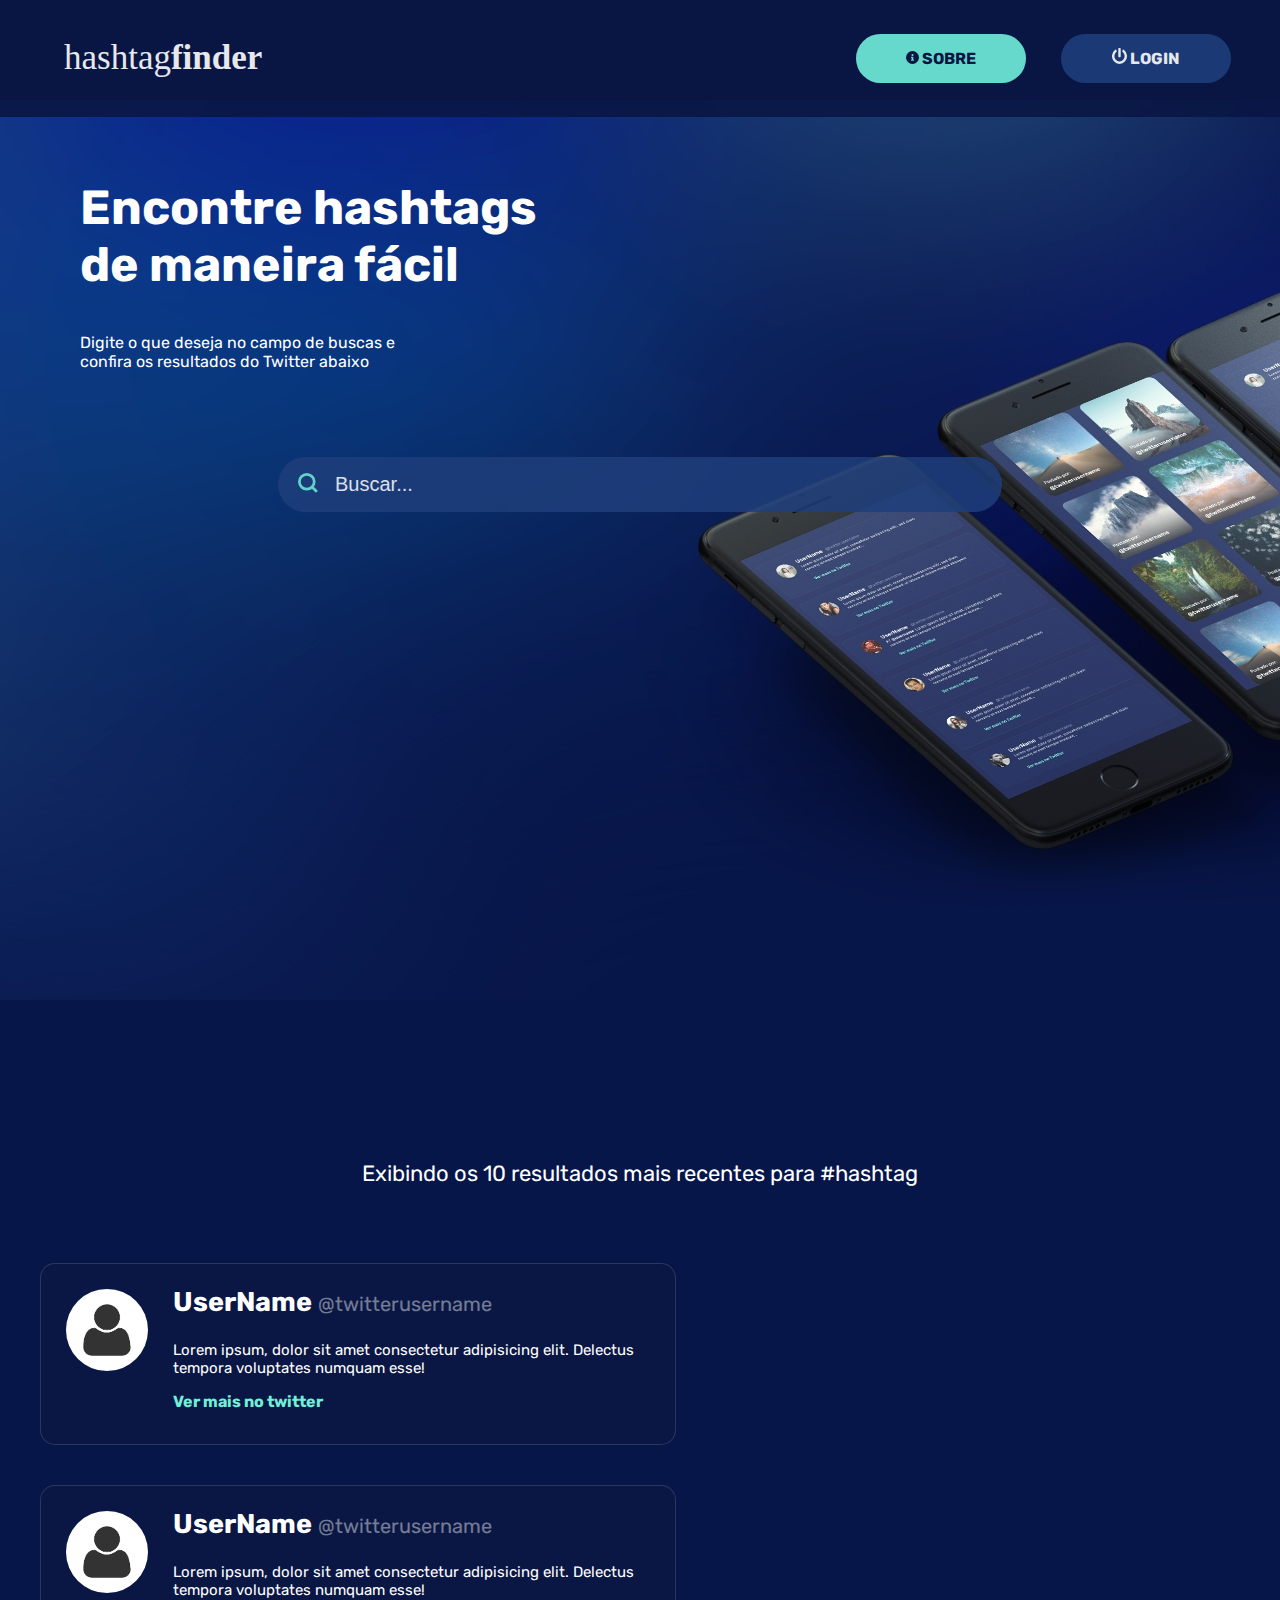
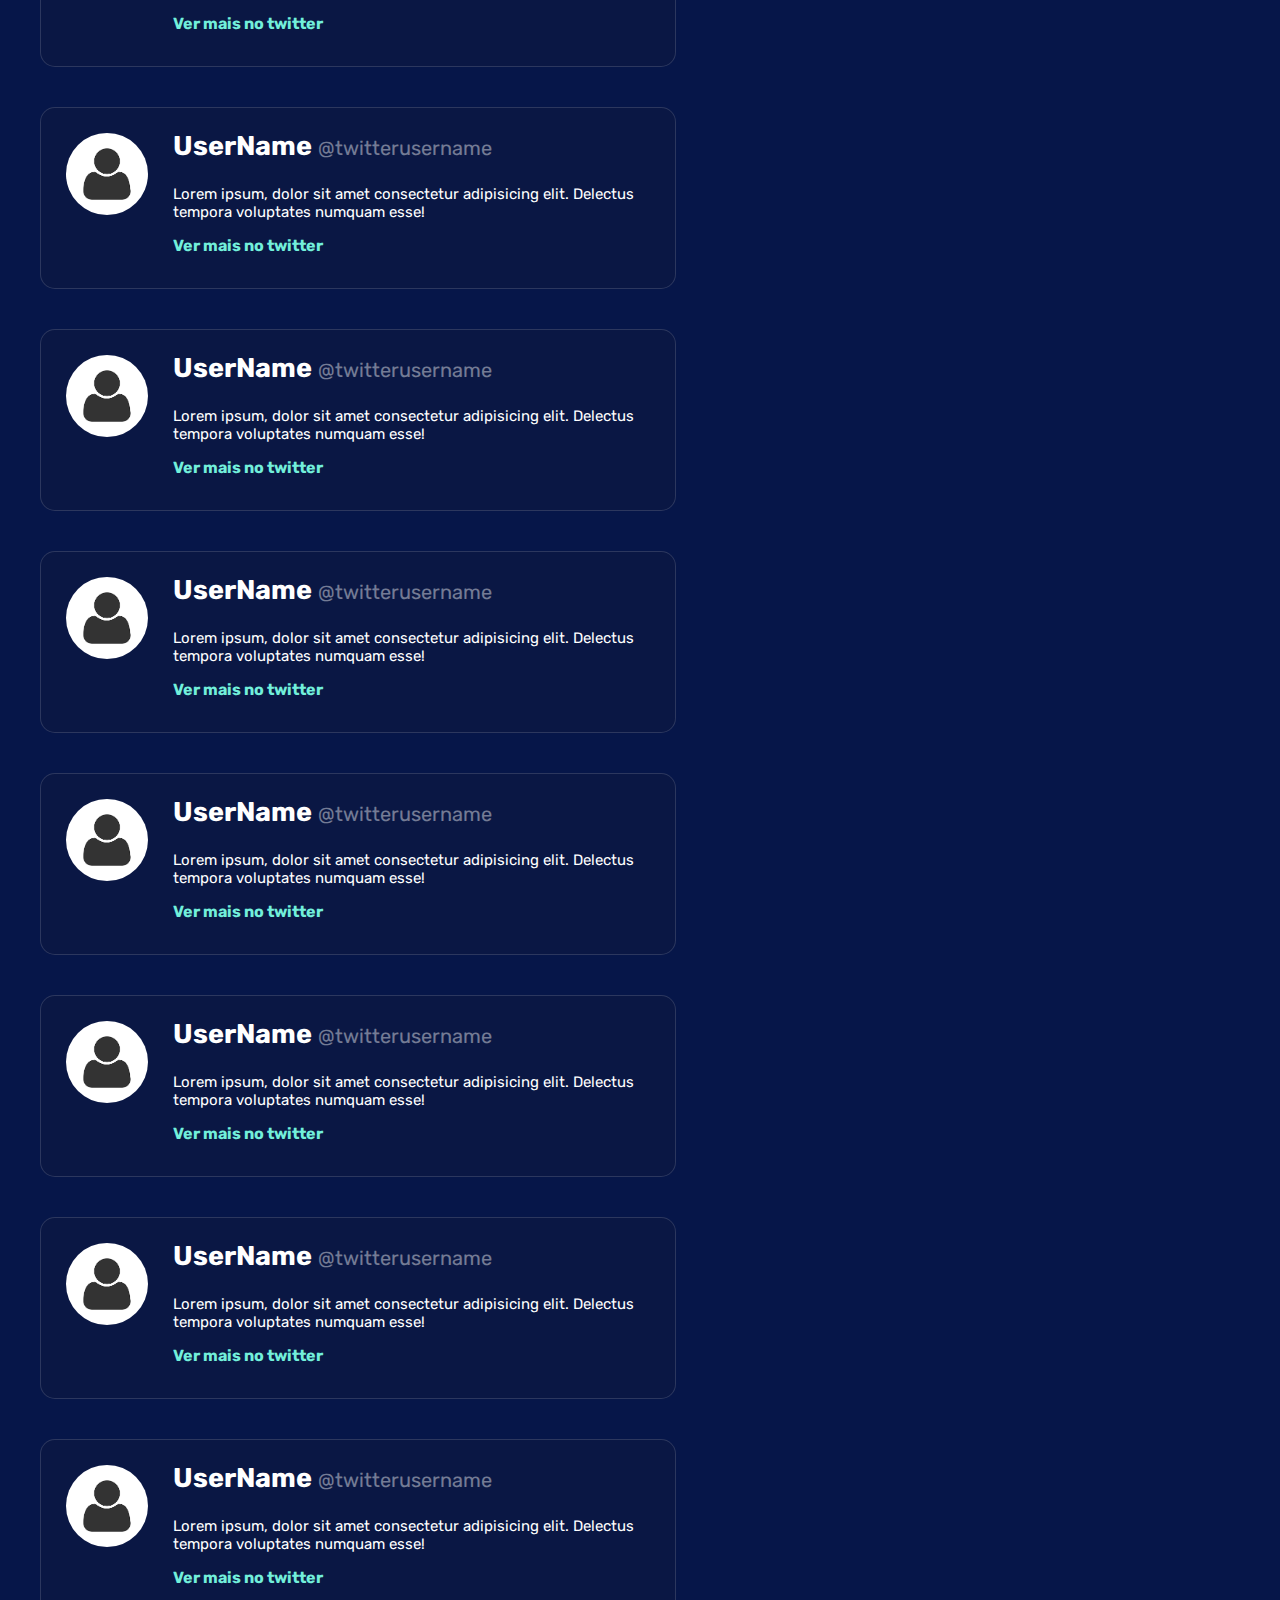
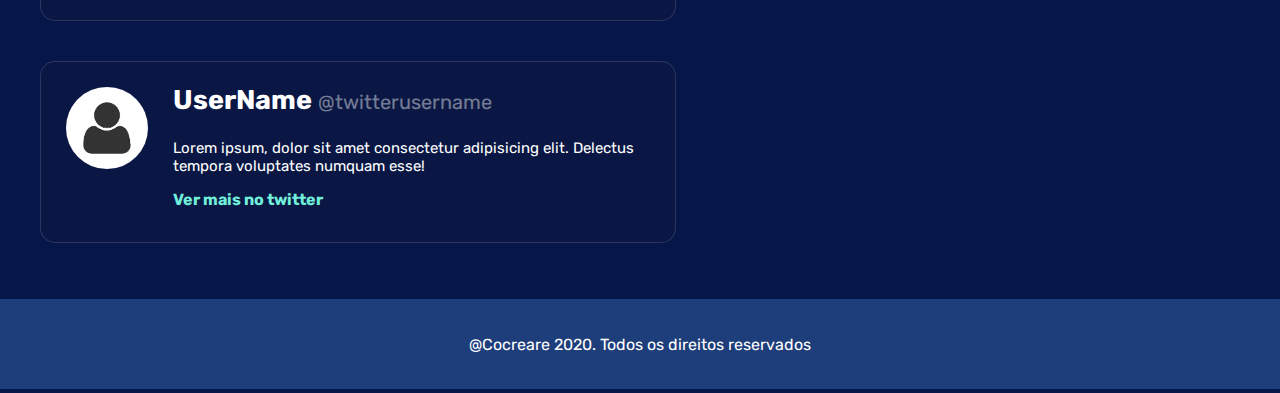
==== index.html @ 942af903 "Slider das imagens - posts e imagens" ====
<!DOCTYPE html>
<html lang="pt-br">
  <head>
    <meta charset="UTF-8" />
    <title>Hashtag Finder</title>
    <link rel="stylesheet" href="../styles/style.css" />
  </head>
  <body>
    <!--HEADER-->
    <iframe
      class="iframe-header-container"
      src="./components/header.html"
      frameborder="0"
      width="100%"
    ></iframe>
    <!--END HEADER-->
    <!-- MAIN SECTION-->
    <section class="index-section-container">
      <br />
      <div class="index-section-textarea">
        <h1 class="index-section-textarea-heading white-text">
          Encontre hashtags<br />de maneira fácil
        </h1>
        <p class="index-section-textarea-text white-text">
          Digite o que deseja no campo de buscas e<br />confira os resultados do
          Twitter abaixo
        </p>
      </div>
      <form class="index-section-search" action="" method="get">
        <label for="busca"
          ><img src="./assets/icon-search.svg" width="20px" alt=""
        /></label>
        <input type="search" name="busca" id="busca" placeholder="Buscar..." />
      </form>
    </section>
    <!--END MAIN SECTION-->
    <!-- POSTS SECTION -->
    <section class="postimage-container">
      <p class="postimage-headingtext white-text">
        Exibindo os 10 resultados mais recentes para #hashtag
      </p>
      <div class="postimage-responsive-bar">
        <div
          onclick="show('tweet')"
          id="tweet"
          class="postimage-responsive-tweets postimage-responsive-active"
        >
          <span>Tweets</span>
        </div>
        <div
          onclick="show('image')"
          id="image"
          class="postimage-responsive-images"
        >
          <span>Imagens</span>
        </div>
      </div>
      <div class="postimage-hashtagcontent">
        <!--List for images-->
        <ul id="imagelist" class="postimage-imagelist hide-content">
          <li>
            <img
              class="postimage-imagelist-image"
              src="./assets/hashtag.jpeg"
            />
            <div class="postimage-imagelist-textdesc">
              <small>Postado por:</small>
              <span>@twitterusername</span>
            </div>
          </li>
          <li>
            <img
              class="postimage-imagelist-image"
              src="./assets/hashtag.jpeg"
            />
            <div class="postimage-imagelist-textdesc">
              <small>Postado por:</small>
              <span>@twitterusername</span>
            </div>
          </li>
          <li>
            <img
              class="postimage-imagelist-image"
              src="./assets/hashtag.jpeg"
            />
            <div class="postimage-imagelist-textdesc">
              <small>Postado por:</small>
              <span>@twitterusername</span>
            </div>
          </li>
          <li>
            <img
              class="postimage-imagelist-image"
              src="./assets/hashtag.jpeg"
            />
            <div class="postimage-imagelist-textdesc">
              <small>Postado por:</small>
              <span>@twitterusername</span>
            </div>
          </li>
          <li>
            <img
              class="postimage-imagelist-image"
              src="./assets/hashtag.jpeg"
            />
            <div class="postimage-imagelist-textdesc">
              <small>Postado por:</small>
              <span>@twitterusername</span>
            </div>
          </li>
          <li>
            <img
              class="postimage-imagelist-image"
              src="./assets/hashtag.jpeg"
            />
            <div class="postimage-imagelist-textdesc">
              <small>Postado por:</small>
              <span>@twitterusername</span>
            </div>
          </li>
          <li>
            <img
              class="postimage-imagelist-image"
              src="./assets/hashtag.jpeg"
            />
            <div class="postimage-imagelist-textdesc">
              <small>Postado por:</small>
              <span>@twitterusername</span>
            </div>
          </li>
          <li>
            <img
              class="postimage-imagelist-image"
              src="./assets/hashtag.jpeg"
            />
            <div class="postimage-imagelist-textdesc">
              <small>Postado por:</small>
              <span>@twitterusername</span>
            </div>
          </li>
          <li>
            <img
              class="postimage-imagelist-image"
              src="./assets/hashtag.jpeg"
            />
            <div class="postimage-imagelist-textdesc">
              <small>Postado por:</small>
              <span>@twitterusername</span>
            </div>
          </li>
          <li>
            <img
              class="postimage-imagelist-image"
              src="./assets/hashtag.jpeg"
            />
            <div class="postimage-imagelist-textdesc">
              <small>Postado por:</small>
              <span>@twitterusername</span>
            </div>
          </li>
        </ul>
        <!--End List for images-->
        <!--List for posts-->
        <ul id="tweetlist" class="postimage-postlist">
          <li>
            <img src="./assets/user.png" />
            <div>
              <h2>UserName <span>@twitterusername</span></h2>

              <p>
                Lorem ipsum, dolor sit amet consectetur adipisicing elit.
                Delectus tempora voluptates numquam esse!
              </p>
              <a href="">Ver mais no twitter</a>
            </div>
          </li>
          <li>
            <img src="./assets/user.png" />
            <div>
              <h2>UserName <span>@twitterusername</span></h2>

              <p>
                Lorem ipsum, dolor sit amet consectetur adipisicing elit.
                Delectus tempora voluptates numquam esse!
              </p>
              <a href="">Ver mais no twitter</a>
            </div>
          </li>
          <li>
            <img src="./assets/user.png" />
            <div>
              <h2>UserName <span>@twitterusername</span></h2>

              <p>
                Lorem ipsum, dolor sit amet consectetur adipisicing elit.
                Delectus tempora voluptates numquam esse!
              </p>
              <a href="">Ver mais no twitter</a>
            </div>
          </li>
          <li>
            <img src="./assets/user.png" />
            <div>
              <h2>UserName <span>@twitterusername</span></h2>

              <p>
                Lorem ipsum, dolor sit amet consectetur adipisicing elit.
                Delectus tempora voluptates numquam esse!
              </p>
              <a href="">Ver mais no twitter</a>
            </div>
          </li>
          <li>
            <img src="./assets/user.png" />
            <div>
              <h2>UserName <span>@twitterusername</span></h2>

              <p>
                Lorem ipsum, dolor sit amet consectetur adipisicing elit.
                Delectus tempora voluptates numquam esse!
              </p>
              <a href="">Ver mais no twitter</a>
            </div>
          </li>
          <li>
            <img src="./assets/user.png" />
            <div>
              <h2>UserName <span>@twitterusername</span></h2>

              <p>
                Lorem ipsum, dolor sit amet consectetur adipisicing elit.
                Delectus tempora voluptates numquam esse!
              </p>
              <a href="">Ver mais no twitter</a>
            </div>
          </li>
          <li>
            <img src="./assets/user.png" />
            <div>
              <h2>UserName <span>@twitterusername</span></h2>

              <p>
                Lorem ipsum, dolor sit amet consectetur adipisicing elit.
                Delectus tempora voluptates numquam esse!
              </p>
              <a href="">Ver mais no twitter</a>
            </div>
          </li>
          <li>
            <img src="./assets/user.png" />
            <div>
              <h2>UserName <span>@twitterusername</span></h2>

              <p>
                Lorem ipsum, dolor sit amet consectetur adipisicing elit.
                Delectus tempora voluptates numquam esse!
              </p>
              <a href="">Ver mais no twitter</a>
            </div>
          </li>
          <li>
            <img src="./assets/user.png" />
            <div>
              <h2>UserName <span>@twitterusername</span></h2>

              <p>
                Lorem ipsum, dolor sit amet consectetur adipisicing elit.
                Delectus tempora voluptates numquam esse!
              </p>
              <a href="">Ver mais no twitter</a>
            </div>
          </li>
          <li>
            <img src="./assets/user.png" />
            <div>
              <h2>UserName <span>@twitterusername</span></h2>

              <p>
                Lorem ipsum, dolor sit amet consectetur adipisicing elit.
                Delectus tempora voluptates numquam esse!
              </p>
              <a href="">Ver mais no twitter</a>
            </div>
          </li>
        </ul>
        <!--End List for posts-->
      </div>
    </section>
    <!-- END POST SECTION -->
    <!--Footer-->
    <div class="iframe-div">
      <iframe
        class="iframe-footer-container"
        src="./components/footer.html"
        frameborder="0"
        scolling="no"
        margin="0"
        width="100%"
      ></iframe>
    </div>
    <!--End Footer-->
    <script src="./scripts/index.js"></script>
  </body>
</html>
---- styles/style.css ----
/*FONTS FOR PROJECT*/
@import url("https://fonts.googleapis.com/css2?family=Rubik&display=swap");
@import url("https://fonts.googleapis.com/css2?family=Montserrat&display=swap");

/*BASE STYLE*/
body {
  margin: 0;
  padding: 0;
  font-family: "Rubik", sans-serif;
  background: #061649;
  background: linear-gradient(
    180deg,
    rgba(11, 26, 73, 1) 64% rgba(13, 36, 112, 1) 38%
  );
}
a {
  text-decoration: none;
}
.white-text {
  color: #fff;
}
.error {
  border: 2px solid red;
  background-color: #fd8d8d;
}
.hide-content {
  display: none !important;
}

/*IFRAME*/
/*STYLE*/
.iframe-header-container {
  height: 117px;
  position: fixed;
  margin-top: -100px;
  opacity: 0.9;
  z-index: 2;
}
.iframe-footer-container {
  height: 90px;
  margin-bottom: auto;
  color: white;
}
.iframe-div {
  margin: 0;
  padding: 0;
  max-height: 90px;
}

/*HEADER*/
.header-container {
  background-color: #0a1744;
  height: 117px;
  display: flex;
  justify-content: space-between;
  align-items: center;
}
.header-logo {
  margin-left: 64px;
}
.header-menu {
  display: flex;
  list-style: none;
  margin-right: 49px;
}
.base-btn {
  width: 170px;
  height: 49px;
  text-align: center;
  line-height: 49px;
  border-radius: 25px;
  text-decoration: none;
  font-weight: bold;
}
.header-menu-button1 {
  background-color: #72efdb;
  color: #0a1744;
}
.header-menu-button2 {
  background-color: #1e3e7b;
  margin-left: 35px;
  color: #fff;
}

/*HEADER FOR 768px AND LESS*/
@media screen and (max-width: 768px) {
  .header-logo {
    margin-left: 16px;
    max-width: 23px;
    max-height: 130px;
  }
  .header-logo-img {
    width: 130px;
  }
  .header-menu {
    margin-right: 16px;
  }
  .base-btn {
    width: 105px;
    height: 30px;
    line-height: 30px;
    font-size: 12px;
  }
  .header-menu-button2 {
    margin-left: 13px;
  }
}

@media screen and (max-width: 400px) {
  .header-container {
    flex-flow: column;
    justify-content: center;
  }
  .header-logo {
    margin-right: 0;
    margin-left: 0;
  }
  .header-logo-img {
    width: 130px;
  }
  .header-menu {
    margin-right: auto;
    margin-left: auto;
    padding: 0;
  }
}

/*FOOTER*/
.footer-container {
  display: flex;
  justify-content: center;
  align-items: center;
  background-color: #1e3e7b;
  height: 90px;
  color: #fff;
}

/*FOOTER for 600px AND LESS*/
@media screen and (max-width: 600px) {
  .footer-container {
    font-size: 12px;
  }
}

/*ABOUT*/
/*MAIN*/
.about-container {
  display: flex;
  width: 90%;
  flex-direction: column;
  align-items: center;
  margin-left: auto;
  margin-right: auto;
  margin-top: 100px;
}

/*ABOUT PROJECT*/
.about-project {
  color: white;
  display: flex;
}

.about-project-heading {
  font-size: 60px;
  text-align: justify;
  color: #fff;
}

.about-project-texts {
  width: 50%;
}
.text-about {
  text-align-last: justify;
}

.image-body {
  width: 50%;
  margin-left: 20px;
  display: flex;
  justify-content: center;
  margin-top: 60px;
}
.image-body img {
  width: 70%;
}

.title-about {
  color: #fff;
  font-size: 35px;
}

/*ABOUT US*/
.aboutus-container {
  display: flex;
  width: 90%;
  margin-top: 100px;
  flex-flow: column;
}

.cards {
  display: flex;
}
.card {
  width: 230px;
  min-width: 230px;
  height: 300px;
  border-radius: 6px;
  background-color: #0b1a49;
  border: 1px solid rgba(255, 255, 255, 0.1);
  text-align: center;
  color: white;
  margin: 30px 15px 100px;
}

.card-top {
  margin-top: 20px;
}

.card-top img {
  border-radius: 50px;
}

/*FOR 1200px AND LESS*/
@media screen and (max-width: 1200px) {
  .about-container {
    width: 95%;
  }
  .aboutus-container {
    width: 95%;
  }

  .card {
    width: 200px;
    min-width: 200px;
  }
}

/*FOR 1024px AND LESS*/
@media screen and (max-width: 1024px) {
  .about-project-texts {
    width: 80%;
  }
  .text-about {
    text-align: justify;
  }
  .image-body {
    width: 80%;
  }
  .image-body img {
    width: 80%;
  }
  .about-project {
    flex-flow: column;
    align-items: center;
  }
  .card-top img {
    border-radius: 50px;
    width: 80px;
  }
  .card {
    width: 180px;
    min-width: 180px;
    text-align: center;
    color: white;
    margin: 30px 15px 100px;
  }
  .card-body h3 {
    font-size: 20px;
  }
  .card-body p {
    font-size: 15px;
  }
}

/*FOR 900px AND LESS*/
@media screen and (max-width: 900px) {
  .card-top img {
    border-radius: 50px;
    width: 70px;
  }
  .card {
    width: 160px;
    min-width: 160px;
    text-align: center;
    color: white;
    margin: 30px 5px 100px;
  }
  .card-body h3 {
    font-size: 20px;
  }
  .card-body p {
    font-size: 15px;
  }
}

/*FOR 765px AND LESS*/
@media screen and (max-width: 765px) {
  .title-about {
    margin-bottom: 40px;
  }
  .cards {
    flex-flow: column;
    align-items: center;
  }
  .card {
    width: 80%;
    height: 300px;
    border-radius: 6px;
    color: white;
    margin-top: 0px;
    margin-bottom: 30px;
  }

  .card-top {
    margin-top: 20px;
  }

  .card-top img {
    border-radius: 50px;
  }
}

/*INDEX*/
/*SECTION*/
.index-section-container {
  background-image: url("../assets/hero-bg.jpg");
  width: 100%;
  height: 100vh;
  background-repeat: no-repeat;
  background-position: center;
  margin-top: 100px;
  display: flex;
  flex-direction: column;
}
.index-section-textarea {
  margin-top: 30px;
  margin-left: 80px;
}
.index-section-textarea-heading {
  text-align: left;
  font-size: 3em;
}
.index-section-textarea-text {
  margin-top: -10px;
}
.index-section-search {
  align-self: center;
  margin-top: 70px;
  background-color: #1e3e7b;
  width: 55%;
  height: 55px;
  border-radius: 35px;
  display: flex;
  padding-left: 20px;
  opacity: 0.85;
}
.index-section-search > label {
  align-self: center;
}
.index-section-search > input {
  background-color: transparent;
  border: none;
  height: 100%;
  width: 85%;
  margin-left: 15px;
  font-size: 20px;
  color: #fff;
}
.index-section-search > input:focus {
  outline-style: none;
}

/*INDEX SECTION for 768px AND LESS*/
@media screen and (max-width: 768px) {
  .index-section-container {
    height: 70vh;
  }
  .index-section-textarea {
    margin-top: 15px;
    margin-left: 30px;
  }
  .index-section-textarea-heading {
    font-size: 2.2em;
  }
  .index-section-search {
    width: 75%;
  }
}

/*POSTS E IMAGENS*/
/*SECTION*/
/*GENERAL CONTENT*/
.postimage-container {
  display: flex;
  flex-direction: column;
  text-align: center;
  margin-top: 100px;
}
.postimage-responsive-bar {
  display: none;
}

.postimage-headingtext {
  font-size: 22px;
  margin-bottom: 60px;
  margin-top: 60px;
}

.postimage-hashtagcontent {
  display: flex;
  width: 90%;
}

.postimage-imagelist li,
.postimage-postlist li {
  list-style: none;
}

/*LIST OF IMAGES*/
.postimage-imagelist {
  display: flex;
  flex-flow: wrap;
  align-content: baseline;
  width: 40%;
}

.postimage-imagelist li {
  position: relative;
  margin-left: 35px;
  margin-bottom: 35px;
}

.postimage-imagelist-image {
  width: 180px;
  border-radius: 15px;
}

.postimage-imagelist-textdesc {
  position: absolute;
  z-index: 1;
  margin-top: -55px;
  text-align: start;
  padding-left: 10px;
}

.postimage-imagelist-textdesc small {
  font-size: 11px;
}

/*LIST OF POSTS*/
.postimage-postlist {
  width: 55%;
}

.postimage-postlist li {
  width: 100%;
  border: 1px solid #ffffff24;
  background-color: #0a1744;
  border-radius: 15px;
  margin-bottom: 40px;
  display: flex;
  height: 180px;
  color: #fff;
  text-align: left;
}

.postimage-postlist li img {
  width: 82px;
  height: 82px;
  border-radius: 41px;
  margin-top: 25px;
  margin-left: 25px;
}

.postimage-postlist li div {
  margin-left: 25px;
  margin-right: 25px;
}

.postimage-postlist li h2 {
  font-size: 27px;
}

.postimage-postlist li h2 span {
  font-size: 20px;
  font-weight: normal;
  opacity: 43%;
}

.postimage-postlist li p {
  font-size: 15px;
}

.postimage-postlist li a {
  text-decoration: none;
  color: #72efdb;
  font-weight: 700;
}

/*POSTS E IMAGENS FOR 1200px AND LESS*/
@media screen and (max-width: 1200px) {
  .postimage-responsive-bar {
    display: flex;
    align-self: center;
    margin-bottom: 30px;
    width: 80%;
    justify-content: space-around;
    cursor: pointer;
  }
  .postimage-responsive-tweets,
  .postimage-responsive-images {
    border-bottom: 1px solid rgba(255, 255, 255, 0.2);
    color: #fff;
    width: 100%;
    padding-bottom: 10px;
  }
  .postimage-responsive-active {
    color: #72efdb;
    border-color: #72efdb;
    border-width: 3px;
    font-weight: bold;
  }
  .postimage-hashtagcontent {
    flex-direction: column;
    align-items: center;
  }

  /*LIST OF IMAGES*/
  .postimage-imagelist {
    width: 65%;
    margin: auto;
    justify-content: center;
    margin-left: auto;
    margin-right: auto;
  }

  /*LIST OF POSTS*/
  .postimage-postlist {
    width: 80%;
  }
}

/*POSTS E IMAGENS FOR 768px AND LESS*/
@media screen and (max-width: 768px) {
  .postimage-hashtagcontent {
    width: 95%;
  }
  /*LIST OF IMAGES*/
  .postimage-imagelist {
    width: 90%;
    justify-content: center;
    margin-left: -50px;
  }

  /*LIST OF POSTS*/
  .postimage-postlist {
    width: 100%;
  }
}

/*POSTS E IMAGENS FOR 520px AND LESS*/
@media screen and (max-width: 520px) {
  /*LIST OF IMAGES*/
  .postimage-imagelist {
    width: 100%;
    justify-content: center;
  }
  /*LIST OF POSTS*/
  .postimage-postlist li {
    margin-left: -6px;
  }

  .postimage-postlist li h2 {
    font-size: 23px;
  }

  .postimage-postlist li h2 span {
    font-size: 15px;
  }

  .postimage-postlist li p {
    font-size: 13px;
  }

  .postimage-postlist li a {
    font-size: 13px;
  }
}

/*POSTS E IMAGENS FOR 480px AND LESS*/
@media screen and (max-width: 480px) {
  .postimage-imagelist li {
    margin-left: 25px;
    margin-bottom: 25px;
  }

  .postimage-imagelist-image {
    width: 150px;
    border-radius: 12px;
  }

  .postimage-imagelist-textdesc {
    padding-left: 7px;
    font-size: 13px;
  }

  .postimage-imagelist-textdesc small {
    font-size: 10px;
  }
}
/*POSTS E IMAGENS FOR 420px AND LESS*/
@media screen and (max-width: 420px) {
  .postimage-postlist li h2 span {
    display: none;
  }
}

/*LOGIN*/
/*MAIN*/
.login-body {
  margin: 0;
  padding: 0;
  font-family: "Rubik", sans-serif;
  background-color: #0a1744;
  background-image: url(../assets/hero-bg.jpg);
  background-size: cover;
  background-repeat: no-repeat;
  background-attachment: fixed;
}
.main-container {
  margin-top: 100px;
  display: flex;
  justify-content: center;
  align-items: center;
}
.container-login {
  width: 400px;
  height: 350px;
  display: flex;
  justify-content: center;
  align-items: center;
  background-color: rgba(0, 0, 0, 0.2);
  backdrop-filter: blur(10px);
  border-radius: 10px;
  margin-top: 100px;
}
h1 {
  color: #72efdb;
  size: 35px;
  text-align: center;
  margin-bottom: 50px;
  margin-top: 30px;
}

/*inicio da estilização dos inputs*/
.login-username,
.login-password {
  text-align: center;
}

.login-username,
.login-password,
.login-submit {
  padding-bottom: 15px;
}

input[type="text"],
input[type="password"] {
  width: 350px;
  background-color: initial;
  border: none;
  border-bottom: 1px solid rgba(204, 204, 204, 0.2);
  margin-bottom: 20px;
}

input[type="submit"] {
  width: 120px;
  height: 35px;
  border-radius: 20px;
  background-color: #72efdb;
  border: none;
  color: #0b1741;
  text-decoration: none;
  display: block;
  margin: 0 auto;
  cursor: pointer;
}

input:focus {
  box-shadow: 0 0 0 0;
  outline: 0;
}

::placeholder {
  color: white;
}
/*Fim da estilização dos inputs*/

/*LOGIN FOR 500px AND LESS*/
@media screen and (max-width: 500px) {
  .container-login {
    width: 300px;
  }
  input[type="text"],
  input[type="password"] {
    width: 270px;
  }
}

/*BUSCAS*/
/*MAIN*/
.search-container {
  width: 80%;
  display: flex;
  flex-direction: column;
  align-items: center;
  margin: auto;
  margin-top: 100px;
}
/* Cor do texto "BUSCAS REALIZADAS"*/
.search-heading-title {
  color: #72efdb;
  font-size: 40px;
  margin-right: auto;
  margin-top: 50px;
}
.table {
  width: 100%;
  margin-bottom: 50px;
  background-color: #00206d;
  border-radius: 14px;
}

/*cabecalho da tabela*/
.thead-container {
  background-color: #001063;
  border-radius: 14px;
}

.thead {
  display: flex;
  flex-direction: row;
  opacity: 0.78;
  font-family: "Montserrat", sans-serif;
  color: #72efdb;
  font-size: 24px;
  height: 75px;
  line-height: 5;
  margin-left: 30px;
  margin-right: 30px;
}
.tbody {
  border-radius: 0px 0px 14px 14px;
}

.thead-hashtag,
.tbody-name {
  width: 70%;
  font-size: 20px;
}
.thead-date,
.thead-hour {
  font-size: 20px;
}

.thead-date,
.thead-hour,
.tbody-dateline,
.tbody-hourline {
  width: 15%;
}
/* propriedades da tabela*/
.tbody {
  background-color: #00206d;
}
.tbody-name {
  color: white;
}
.tbody-dateline,
.tbody-hourline {
  color: #72efdb;
}
.tbody-tr {
  display: flex;
  flex-direction: row;
  text-align: left;
  font-size: 18px;
  line-height: 4;
  border-bottom: 0.5px solid;
  border-color: rgba(255, 255, 255, 0.2);
  margin-left: 30px;
  margin-right: 30px;
}
.borderless {
  border: none;
}

@media screen and (max-width: 768px) {
  .thead-hashtag,
  .tbody-name {
    width: 50%;
  }
  .thead-date,
  .thead-hour,
  .tbody-dateline,
  .tbody-hourline {
    width: 25%;
  }
}

@media screen and (max-width: 520px) {
  .search-container {
    width: 90%;
  }
  /* Cor do texto "BUSCAS REALIZADAS"*/
  .search-heading-title {
    font-size: 30px;
  }
  .thead {
    height: 50px;
    line-height: 3;
    margin-left: 15px;
    margin-right: 15px;
  }
  .thead-hashtag,
  .tbody-name {
    width: 60%;
  }
  .tbody-name {
    font-size: 15px;
  }
  .thead-date,
  .thead-hour,
  .tbody-dateline,
  .tbody-hourline {
    width: 20%;
  }
  /* propriedades da tabela*/
  .tbody-tr {
    font-size: 15px;
    line-height: 4;
    margin-left: 15px;
    margin-right: 15px;
  }
}
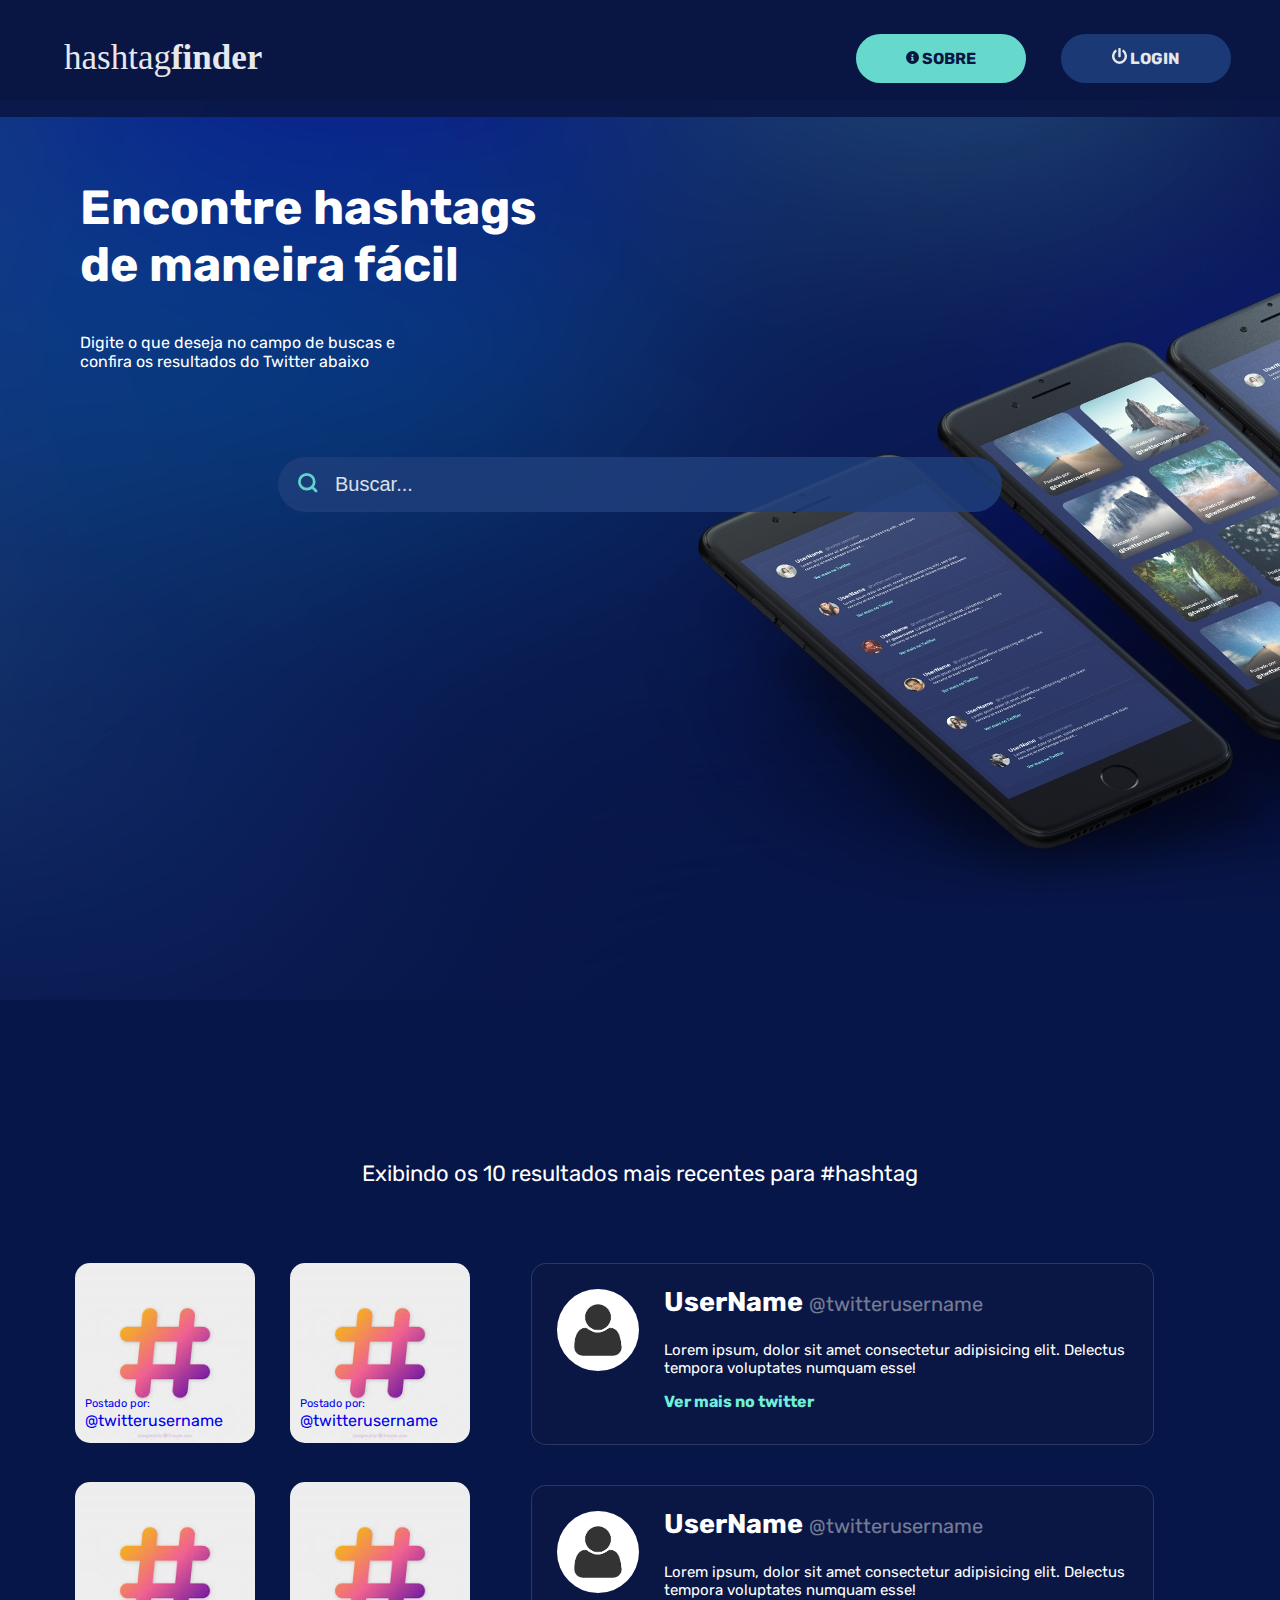
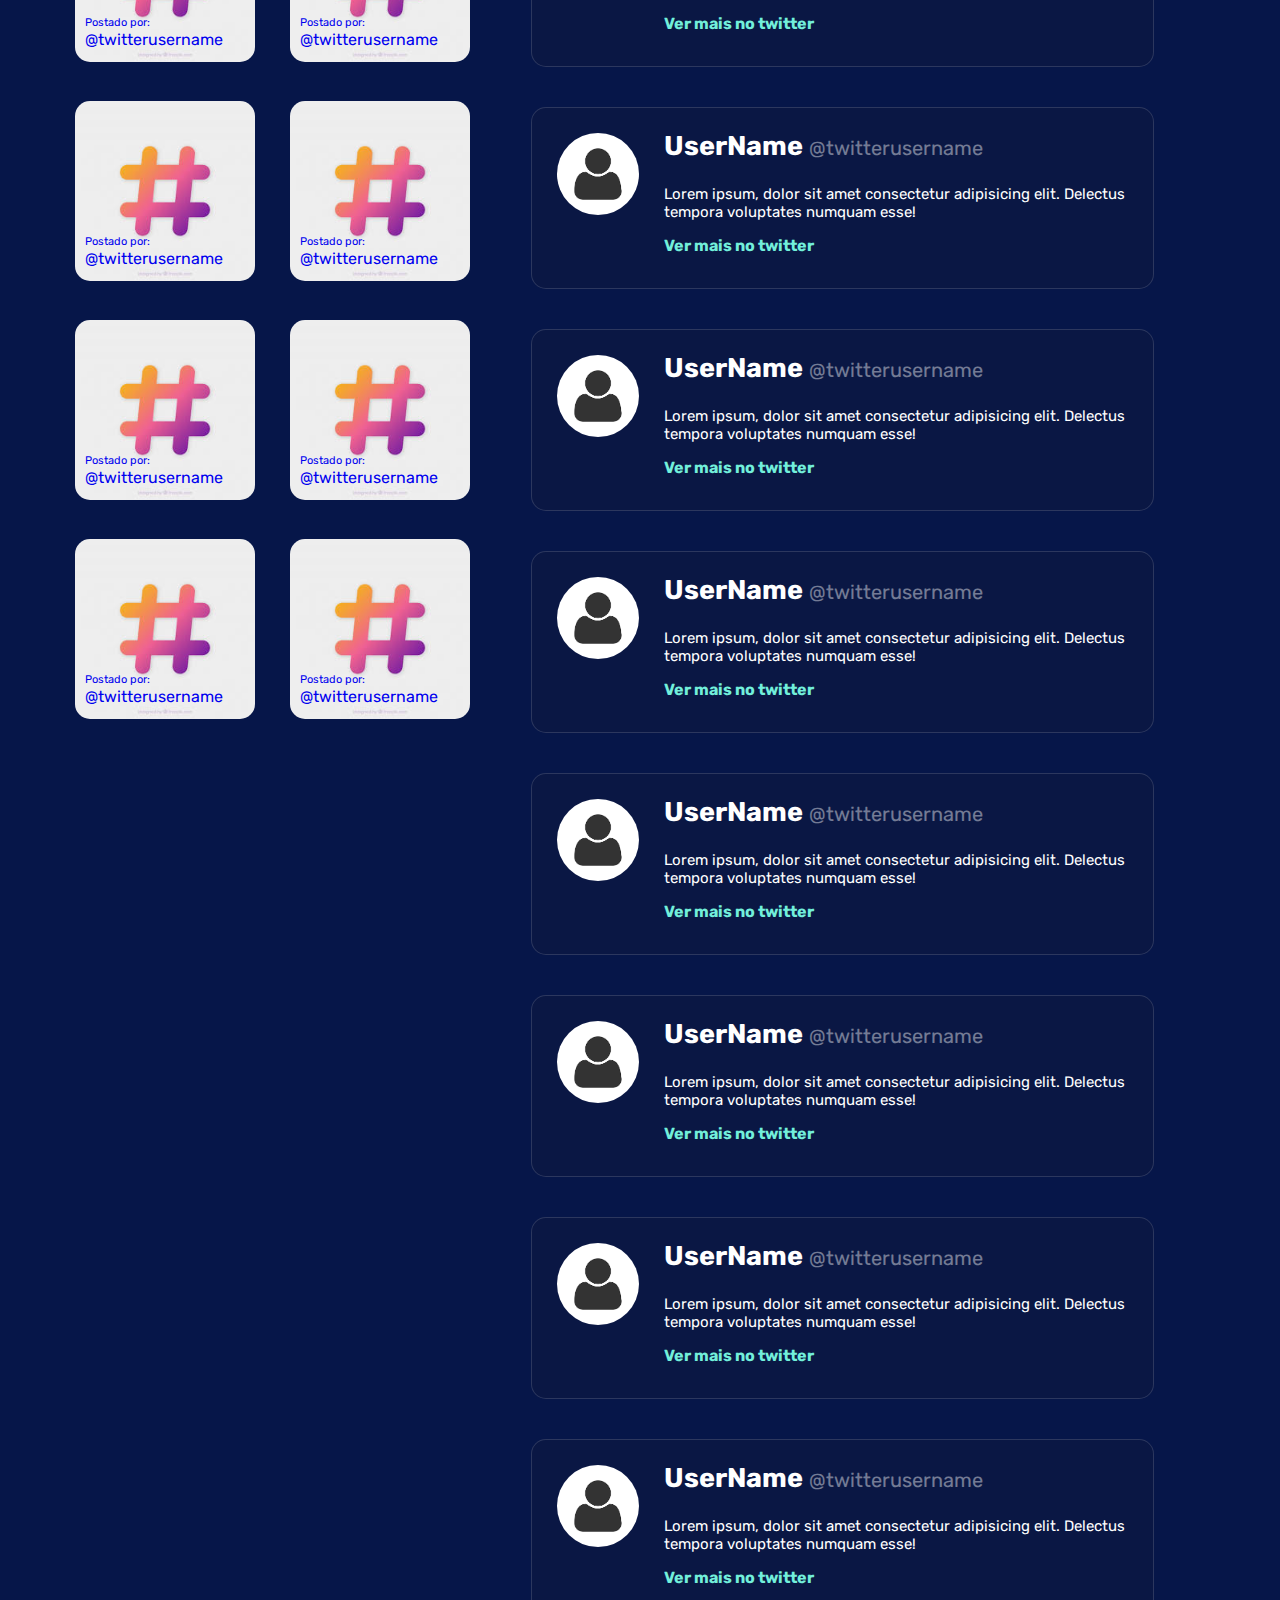
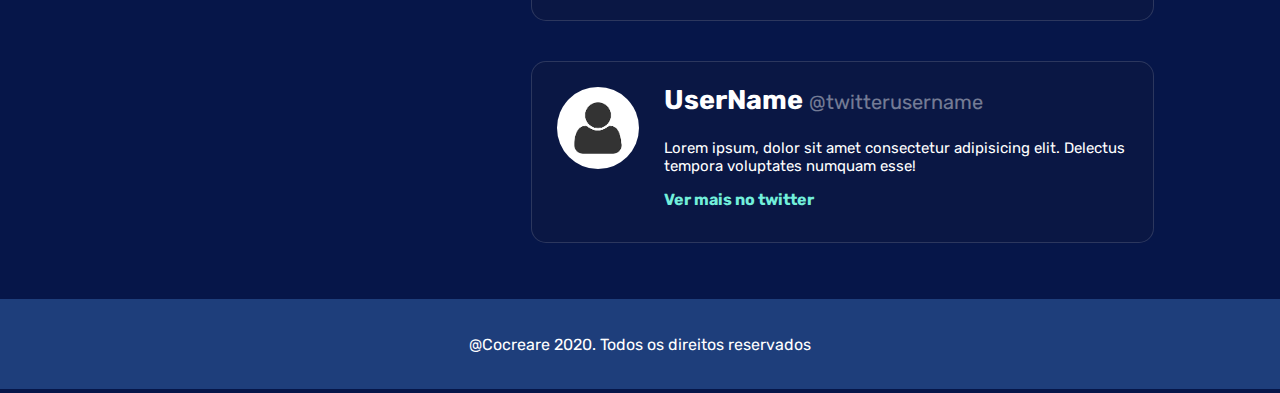
==== commit a6e6a45f: "Slider das imagens - fix" ====
--- a/index.html
+++ b/index.html
@@ -3,6 +3,7 @@
   <head>
     <meta charset="UTF-8" />
     <title>Hashtag Finder</title>
+    <link href="./styles/lightbox.css" rel="stylesheet" />
     <link rel="stylesheet" href="../styles/style.css" />
   </head>
   <body>
@@ -57,106 +58,166 @@
       </div>
       <div class="postimage-hashtagcontent">
         <!--List for images-->
-        <ul id="imagelist" class="postimage-imagelist hide-content">
-          <li>
-            <img
-              class="postimage-imagelist-image"
-              src="./assets/hashtag.jpeg"
-            />
-            <div class="postimage-imagelist-textdesc">
-              <small>Postado por:</small>
-              <span>@twitterusername</span>
-            </div>
-          </li>
-          <li>
-            <img
-              class="postimage-imagelist-image"
-              src="./assets/hashtag.jpeg"
-            />
-            <div class="postimage-imagelist-textdesc">
-              <small>Postado por:</small>
-              <span>@twitterusername</span>
-            </div>
-          </li>
-          <li>
-            <img
-              class="postimage-imagelist-image"
-              src="./assets/hashtag.jpeg"
-            />
-            <div class="postimage-imagelist-textdesc">
-              <small>Postado por:</small>
-              <span>@twitterusername</span>
-            </div>
-          </li>
-          <li>
-            <img
-              class="postimage-imagelist-image"
-              src="./assets/hashtag.jpeg"
-            />
-            <div class="postimage-imagelist-textdesc">
-              <small>Postado por:</small>
-              <span>@twitterusername</span>
-            </div>
-          </li>
-          <li>
-            <img
-              class="postimage-imagelist-image"
-              src="./assets/hashtag.jpeg"
-            />
-            <div class="postimage-imagelist-textdesc">
-              <small>Postado por:</small>
-              <span>@twitterusername</span>
-            </div>
-          </li>
-          <li>
-            <img
-              class="postimage-imagelist-image"
-              src="./assets/hashtag.jpeg"
-            />
-            <div class="postimage-imagelist-textdesc">
-              <small>Postado por:</small>
-              <span>@twitterusername</span>
-            </div>
-          </li>
-          <li>
-            <img
-              class="postimage-imagelist-image"
-              src="./assets/hashtag.jpeg"
-            />
-            <div class="postimage-imagelist-textdesc">
-              <small>Postado por:</small>
-              <span>@twitterusername</span>
-            </div>
-          </li>
-          <li>
-            <img
-              class="postimage-imagelist-image"
-              src="./assets/hashtag.jpeg"
-            />
-            <div class="postimage-imagelist-textdesc">
-              <small>Postado por:</small>
-              <span>@twitterusername</span>
-            </div>
-          </li>
-          <li>
-            <img
-              class="postimage-imagelist-image"
-              src="./assets/hashtag.jpeg"
-            />
-            <div class="postimage-imagelist-textdesc">
-              <small>Postado por:</small>
-              <span>@twitterusername</span>
-            </div>
-          </li>
-          <li>
-            <img
-              class="postimage-imagelist-image"
-              src="./assets/hashtag.jpeg"
-            />
-            <div class="postimage-imagelist-textdesc">
-              <small>Postado por:</small>
-              <span>@twitterusername</span>
-            </div>
+        <ul id="imagelist" class="postimage-imagelist hide">
+          <li>
+            <a
+              data-lightbox="image-1"
+              data-title="My caption"
+              href="./assets/hashtag.jpeg"
+            >
+              <img
+                class="postimage-imagelist-image"
+                src="./assets/hashtag.jpeg"
+              />
+              <div class="postimage-imagelist-textdesc">
+                <small>Postado por:</small>
+                <span>@twitterusername</span>
+              </div>
+            </a>
+          </li>
+          <li>
+            <a
+              data-lightbox="image-1"
+              data-title="My caption"
+              href="./assets/hashtag.jpeg"
+            >
+              <img
+                class="postimage-imagelist-image"
+                src="./assets/hashtag.jpeg"
+              />
+              <div class="postimage-imagelist-textdesc">
+                <small>Postado por:</small>
+                <span>@twitterusername</span>
+              </div>
+            </a>
+          </li>
+          <li>
+            <a
+              data-lightbox="image-1"
+              data-title="My caption"
+              href="./assets/hashtag.jpeg"
+            >
+              <img
+                class="postimage-imagelist-image"
+                src="./assets/hashtag.jpeg"
+              />
+              <div class="postimage-imagelist-textdesc">
+                <small>Postado por:</small>
+                <span>@twitterusername</span>
+              </div>
+            </a>
+          </li>
+          <li>
+            <a
+              data-lightbox="image-1"
+              data-title="My caption"
+              href="./assets/hashtag.jpeg"
+            >
+              <img
+                class="postimage-imagelist-image"
+                src="./assets/hashtag.jpeg"
+              />
+              <div class="postimage-imagelist-textdesc">
+                <small>Postado por:</small>
+                <span>@twitterusername</span>
+              </div>
+            </a>
+          </li>
+          <li>
+            <a
+              data-lightbox="image-1"
+              data-title="My caption"
+              href="./assets/hashtag.jpeg"
+            >
+              <img
+                class="postimage-imagelist-image"
+                src="./assets/hashtag.jpeg"
+              />
+              <div class="postimage-imagelist-textdesc">
+                <small>Postado por:</small>
+                <span>@twitterusername</span>
+              </div>
+            </a>
+          </li>
+          <li>
+            <a
+              data-lightbox="image-1"
+              data-title="My caption"
+              href="./assets/hashtag.jpeg"
+            >
+              <img
+                class="postimage-imagelist-image"
+                src="./assets/hashtag.jpeg"
+              />
+              <div class="postimage-imagelist-textdesc">
+                <small>Postado por:</small>
+                <span>@twitterusername</span>
+              </div>
+            </a>
+          </li>
+          <li>
+            <a
+              data-lightbox="image-1"
+              data-title="My caption"
+              href="./assets/hashtag.jpeg"
+            >
+              <img
+                class="postimage-imagelist-image"
+                src="./assets/hashtag.jpeg"
+              />
+              <div class="postimage-imagelist-textdesc">
+                <small>Postado por:</small>
+                <span>@twitterusername</span>
+              </div>
+            </a>
+          </li>
+          <li>
+            <a
+              data-lightbox="image-1"
+              data-title="My caption"
+              href="./assets/hashtag.jpeg"
+            >
+              <img
+                class="postimage-imagelist-image"
+                src="./assets/hashtag.jpeg"
+              />
+              <div class="postimage-imagelist-textdesc">
+                <small>Postado por:</small>
+                <span>@twitterusername</span>
+              </div>
+            </a>
+          </li>
+          <li>
+            <a
+              data-lightbox="image-1"
+              data-title="My caption"
+              href="./assets/hashtag.jpeg"
+            >
+              <img
+                class="postimage-imagelist-image"
+                src="./assets/hashtag.jpeg"
+              />
+              <div class="postimage-imagelist-textdesc">
+                <small>Postado por:</small>
+                <span>@twitterusername</span>
+              </div>
+            </a>
+          </li>
+          <li>
+            <a
+              data-lightbox="image-1"
+              data-title="My caption"
+              href="./assets/hashtag.jpeg"
+            >
+              <img
+                class="postimage-imagelist-image"
+                src="./assets/hashtag.jpeg"
+              />
+              <div class="postimage-imagelist-textdesc">
+                <small>Postado por:</small>
+                <span>@twitterusername</span>
+              </div>
+            </a>
           </li>
         </ul>
         <!--End List for images-->
@@ -300,5 +361,11 @@
     </div>
     <!--End Footer-->
     <script src="./scripts/index.js"></script>
+    <script
+      src="https://cdnjs.cloudflare.com/ajax/libs/jquery/3.5.1/jquery.min.js"
+      integrity="sha512-bLT0Qm9VnAYZDflyKcBaQ2gg0hSYNQrJ8RilYldYQ1FxQYoCLtUjuuRuZo+fjqhx/qtq/1itJ0C2ejDxltZVFg=="
+      crossorigin="anonymous"
+    ></script>
+    <script src="./scripts/lightbox.js"></script>
   </body>
 </html>
--- a/styles/style.css
+++ b/styles/style.css
@@ -499,6 +499,9 @@
 
 /*POSTS E IMAGENS FOR 1200px AND LESS*/
 @media screen and (max-width: 1200px) {
+  .hide {
+    display: none !important;
+  }
   .postimage-responsive-bar {
     display: flex;
     align-self: center;
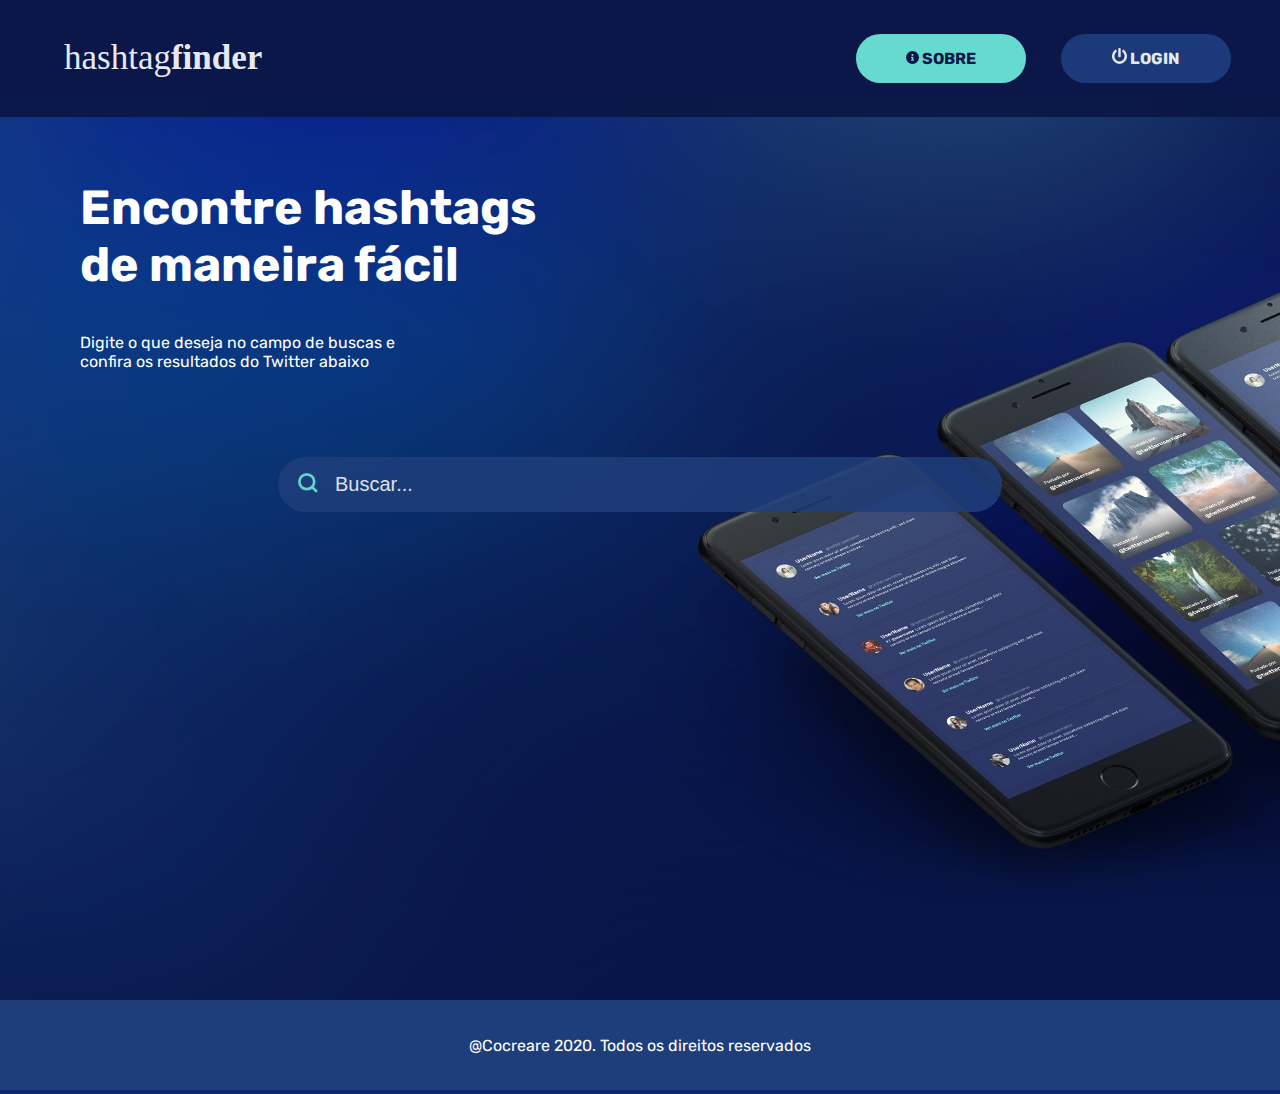
==== commit b4a4346d: "ultimas alteracoes no css e js" ====
--- a/index.html
+++ b/index.html
@@ -3,8 +3,7 @@
   <head>
     <meta charset="UTF-8" />
     <title>Hashtag Finder</title>
-    <link href="./styles/lightbox.css" rel="stylesheet" />
-    <link rel="stylesheet" href="../styles/style.css" />
+    <link rel="stylesheet" href="../styles/style.css">
   </head>
   <body>
     <!--HEADER-->
@@ -18,354 +17,30 @@
     <!-- MAIN SECTION-->
     <section class="index-section-container">
       <br />
-      <div class="index-section-textarea">
-        <h1 class="index-section-textarea-heading white-text">
-          Encontre hashtags<br />de maneira fácil
-        </h1>
-        <p class="index-section-textarea-text white-text">
-          Digite o que deseja no campo de buscas e<br />confira os resultados do
-          Twitter abaixo
-        </p>
+      <div class="index-section-textarea ">
+      <h1 class="index-section-textarea-heading white-text">Encontre hashtags<br />de maneira fácil</h1>
+      <p class="index-section-textarea-text white-text">
+        Digite o que deseja no campo de buscas e<br />confira os resultados do
+        Twitter abaixo
+      </p>
       </div>
       <form class="index-section-search" action="" method="get">
-        <label for="busca"
-          ><img src="./assets/icon-search.svg" width="20px" alt=""
-        /></label>
+        <label for="busca"><img src="./assets/icon-search.svg" width="20px" alt=""/></label>
         <input type="search" name="busca" id="busca" placeholder="Buscar..." />
       </form>
     </section>
     <!--END MAIN SECTION-->
-    <!-- POSTS SECTION -->
-    <section class="postimage-container">
-      <p class="postimage-headingtext white-text">
-        Exibindo os 10 resultados mais recentes para #hashtag
-      </p>
-      <div class="postimage-responsive-bar">
-        <div
-          onclick="show('tweet')"
-          id="tweet"
-          class="postimage-responsive-tweets postimage-responsive-active"
-        >
-          <span>Tweets</span>
-        </div>
-        <div
-          onclick="show('image')"
-          id="image"
-          class="postimage-responsive-images"
-        >
-          <span>Imagens</span>
-        </div>
-      </div>
-      <div class="postimage-hashtagcontent">
-        <!--List for images-->
-        <ul id="imagelist" class="postimage-imagelist hide">
-          <li>
-            <a
-              data-lightbox="image-1"
-              data-title="My caption"
-              href="./assets/hashtag.jpeg"
-            >
-              <img
-                class="postimage-imagelist-image"
-                src="./assets/hashtag.jpeg"
-              />
-              <div class="postimage-imagelist-textdesc">
-                <small>Postado por:</small>
-                <span>@twitterusername</span>
-              </div>
-            </a>
-          </li>
-          <li>
-            <a
-              data-lightbox="image-1"
-              data-title="My caption"
-              href="./assets/hashtag.jpeg"
-            >
-              <img
-                class="postimage-imagelist-image"
-                src="./assets/hashtag.jpeg"
-              />
-              <div class="postimage-imagelist-textdesc">
-                <small>Postado por:</small>
-                <span>@twitterusername</span>
-              </div>
-            </a>
-          </li>
-          <li>
-            <a
-              data-lightbox="image-1"
-              data-title="My caption"
-              href="./assets/hashtag.jpeg"
-            >
-              <img
-                class="postimage-imagelist-image"
-                src="./assets/hashtag.jpeg"
-              />
-              <div class="postimage-imagelist-textdesc">
-                <small>Postado por:</small>
-                <span>@twitterusername</span>
-              </div>
-            </a>
-          </li>
-          <li>
-            <a
-              data-lightbox="image-1"
-              data-title="My caption"
-              href="./assets/hashtag.jpeg"
-            >
-              <img
-                class="postimage-imagelist-image"
-                src="./assets/hashtag.jpeg"
-              />
-              <div class="postimage-imagelist-textdesc">
-                <small>Postado por:</small>
-                <span>@twitterusername</span>
-              </div>
-            </a>
-          </li>
-          <li>
-            <a
-              data-lightbox="image-1"
-              data-title="My caption"
-              href="./assets/hashtag.jpeg"
-            >
-              <img
-                class="postimage-imagelist-image"
-                src="./assets/hashtag.jpeg"
-              />
-              <div class="postimage-imagelist-textdesc">
-                <small>Postado por:</small>
-                <span>@twitterusername</span>
-              </div>
-            </a>
-          </li>
-          <li>
-            <a
-              data-lightbox="image-1"
-              data-title="My caption"
-              href="./assets/hashtag.jpeg"
-            >
-              <img
-                class="postimage-imagelist-image"
-                src="./assets/hashtag.jpeg"
-              />
-              <div class="postimage-imagelist-textdesc">
-                <small>Postado por:</small>
-                <span>@twitterusername</span>
-              </div>
-            </a>
-          </li>
-          <li>
-            <a
-              data-lightbox="image-1"
-              data-title="My caption"
-              href="./assets/hashtag.jpeg"
-            >
-              <img
-                class="postimage-imagelist-image"
-                src="./assets/hashtag.jpeg"
-              />
-              <div class="postimage-imagelist-textdesc">
-                <small>Postado por:</small>
-                <span>@twitterusername</span>
-              </div>
-            </a>
-          </li>
-          <li>
-            <a
-              data-lightbox="image-1"
-              data-title="My caption"
-              href="./assets/hashtag.jpeg"
-            >
-              <img
-                class="postimage-imagelist-image"
-                src="./assets/hashtag.jpeg"
-              />
-              <div class="postimage-imagelist-textdesc">
-                <small>Postado por:</small>
-                <span>@twitterusername</span>
-              </div>
-            </a>
-          </li>
-          <li>
-            <a
-              data-lightbox="image-1"
-              data-title="My caption"
-              href="./assets/hashtag.jpeg"
-            >
-              <img
-                class="postimage-imagelist-image"
-                src="./assets/hashtag.jpeg"
-              />
-              <div class="postimage-imagelist-textdesc">
-                <small>Postado por:</small>
-                <span>@twitterusername</span>
-              </div>
-            </a>
-          </li>
-          <li>
-            <a
-              data-lightbox="image-1"
-              data-title="My caption"
-              href="./assets/hashtag.jpeg"
-            >
-              <img
-                class="postimage-imagelist-image"
-                src="./assets/hashtag.jpeg"
-              />
-              <div class="postimage-imagelist-textdesc">
-                <small>Postado por:</small>
-                <span>@twitterusername</span>
-              </div>
-            </a>
-          </li>
-        </ul>
-        <!--End List for images-->
-        <!--List for posts-->
-        <ul id="tweetlist" class="postimage-postlist">
-          <li>
-            <img src="./assets/user.png" />
-            <div>
-              <h2>UserName <span>@twitterusername</span></h2>
-
-              <p>
-                Lorem ipsum, dolor sit amet consectetur adipisicing elit.
-                Delectus tempora voluptates numquam esse!
-              </p>
-              <a href="">Ver mais no twitter</a>
-            </div>
-          </li>
-          <li>
-            <img src="./assets/user.png" />
-            <div>
-              <h2>UserName <span>@twitterusername</span></h2>
-
-              <p>
-                Lorem ipsum, dolor sit amet consectetur adipisicing elit.
-                Delectus tempora voluptates numquam esse!
-              </p>
-              <a href="">Ver mais no twitter</a>
-            </div>
-          </li>
-          <li>
-            <img src="./assets/user.png" />
-            <div>
-              <h2>UserName <span>@twitterusername</span></h2>
-
-              <p>
-                Lorem ipsum, dolor sit amet consectetur adipisicing elit.
-                Delectus tempora voluptates numquam esse!
-              </p>
-              <a href="">Ver mais no twitter</a>
-            </div>
-          </li>
-          <li>
-            <img src="./assets/user.png" />
-            <div>
-              <h2>UserName <span>@twitterusername</span></h2>
-
-              <p>
-                Lorem ipsum, dolor sit amet consectetur adipisicing elit.
-                Delectus tempora voluptates numquam esse!
-              </p>
-              <a href="">Ver mais no twitter</a>
-            </div>
-          </li>
-          <li>
-            <img src="./assets/user.png" />
-            <div>
-              <h2>UserName <span>@twitterusername</span></h2>
-
-              <p>
-                Lorem ipsum, dolor sit amet consectetur adipisicing elit.
-                Delectus tempora voluptates numquam esse!
-              </p>
-              <a href="">Ver mais no twitter</a>
-            </div>
-          </li>
-          <li>
-            <img src="./assets/user.png" />
-            <div>
-              <h2>UserName <span>@twitterusername</span></h2>
-
-              <p>
-                Lorem ipsum, dolor sit amet consectetur adipisicing elit.
-                Delectus tempora voluptates numquam esse!
-              </p>
-              <a href="">Ver mais no twitter</a>
-            </div>
-          </li>
-          <li>
-            <img src="./assets/user.png" />
-            <div>
-              <h2>UserName <span>@twitterusername</span></h2>
-
-              <p>
-                Lorem ipsum, dolor sit amet consectetur adipisicing elit.
-                Delectus tempora voluptates numquam esse!
-              </p>
-              <a href="">Ver mais no twitter</a>
-            </div>
-          </li>
-          <li>
-            <img src="./assets/user.png" />
-            <div>
-              <h2>UserName <span>@twitterusername</span></h2>
-
-              <p>
-                Lorem ipsum, dolor sit amet consectetur adipisicing elit.
-                Delectus tempora voluptates numquam esse!
-              </p>
-              <a href="">Ver mais no twitter</a>
-            </div>
-          </li>
-          <li>
-            <img src="./assets/user.png" />
-            <div>
-              <h2>UserName <span>@twitterusername</span></h2>
-
-              <p>
-                Lorem ipsum, dolor sit amet consectetur adipisicing elit.
-                Delectus tempora voluptates numquam esse!
-              </p>
-              <a href="">Ver mais no twitter</a>
-            </div>
-          </li>
-          <li>
-            <img src="./assets/user.png" />
-            <div>
-              <h2>UserName <span>@twitterusername</span></h2>
-
-              <p>
-                Lorem ipsum, dolor sit amet consectetur adipisicing elit.
-                Delectus tempora voluptates numquam esse!
-              </p>
-              <a href="">Ver mais no twitter</a>
-            </div>
-          </li>
-        </ul>
-        <!--End List for posts-->
-      </div>
-    </section>
-    <!-- END POST SECTION -->
     <!--Footer-->
     <div class="iframe-div">
-      <iframe
-        class="iframe-footer-container"
-        src="./components/footer.html"
-        frameborder="0"
-        scolling="no"
-        margin="0"
-        width="100%"
-      ></iframe>
+    <iframe
+      class="iframe-footer-container"
+      src="./components/footer.html"
+      frameborder="0"
+      scolling="no"
+      margin="0"
+      width="100%"      
+    ></iframe>
     </div>
     <!--End Footer-->
-    <script src="./scripts/index.js"></script>
-    <script
-      src="https://cdnjs.cloudflare.com/ajax/libs/jquery/3.5.1/jquery.min.js"
-      integrity="sha512-bLT0Qm9VnAYZDflyKcBaQ2gg0hSYNQrJ8RilYldYQ1FxQYoCLtUjuuRuZo+fjqhx/qtq/1itJ0C2ejDxltZVFg=="
-      crossorigin="anonymous"
-    ></script>
-    <script src="./scripts/lightbox.js"></script>
   </body>
 </html>
--- a/styles/style.css
+++ b/styles/style.css
@@ -7,10 +7,11 @@
   margin: 0;
   padding: 0;
   font-family: "Rubik", sans-serif;
-  background: #061649;
+  background: rgb(13, 36, 112);
   background: linear-gradient(
     180deg,
-    rgba(11, 26, 73, 1) 64% rgba(13, 36, 112, 1) 38%
+    rgba(13, 36, 112, 1) 38%,
+    rgba(11, 26, 73, 1) 64%
   );
 }
 a {
@@ -24,7 +25,7 @@
   background-color: #fd8d8d;
 }
 .hide-content {
-  display: none !important;
+  display: none;
 }
 
 /*IFRAME*/
@@ -103,25 +104,6 @@
   }
   .header-menu-button2 {
     margin-left: 13px;
-  }
-}
-
-@media screen and (max-width: 400px) {
-  .header-container {
-    flex-flow: column;
-    justify-content: center;
-  }
-  .header-logo {
-    margin-right: 0;
-    margin-left: 0;
-  }
-  .header-logo-img {
-    width: 130px;
-  }
-  .header-menu {
-    margin-right: auto;
-    margin-left: auto;
-    padding: 0;
   }
 }
 
@@ -499,9 +481,6 @@
 
 /*POSTS E IMAGENS FOR 1200px AND LESS*/
 @media screen and (max-width: 1200px) {
-  .hide {
-    display: none !important;
-  }
   .postimage-responsive-bar {
     display: flex;
     align-self: center;
@@ -604,11 +583,10 @@
 
   .postimage-imagelist-textdesc {
     padding-left: 7px;
-    font-size: 13px;
   }
 
   .postimage-imagelist-textdesc small {
-    font-size: 10px;
+    font-size: 11px;
   }
 }
 /*POSTS E IMAGENS FOR 420px AND LESS*/
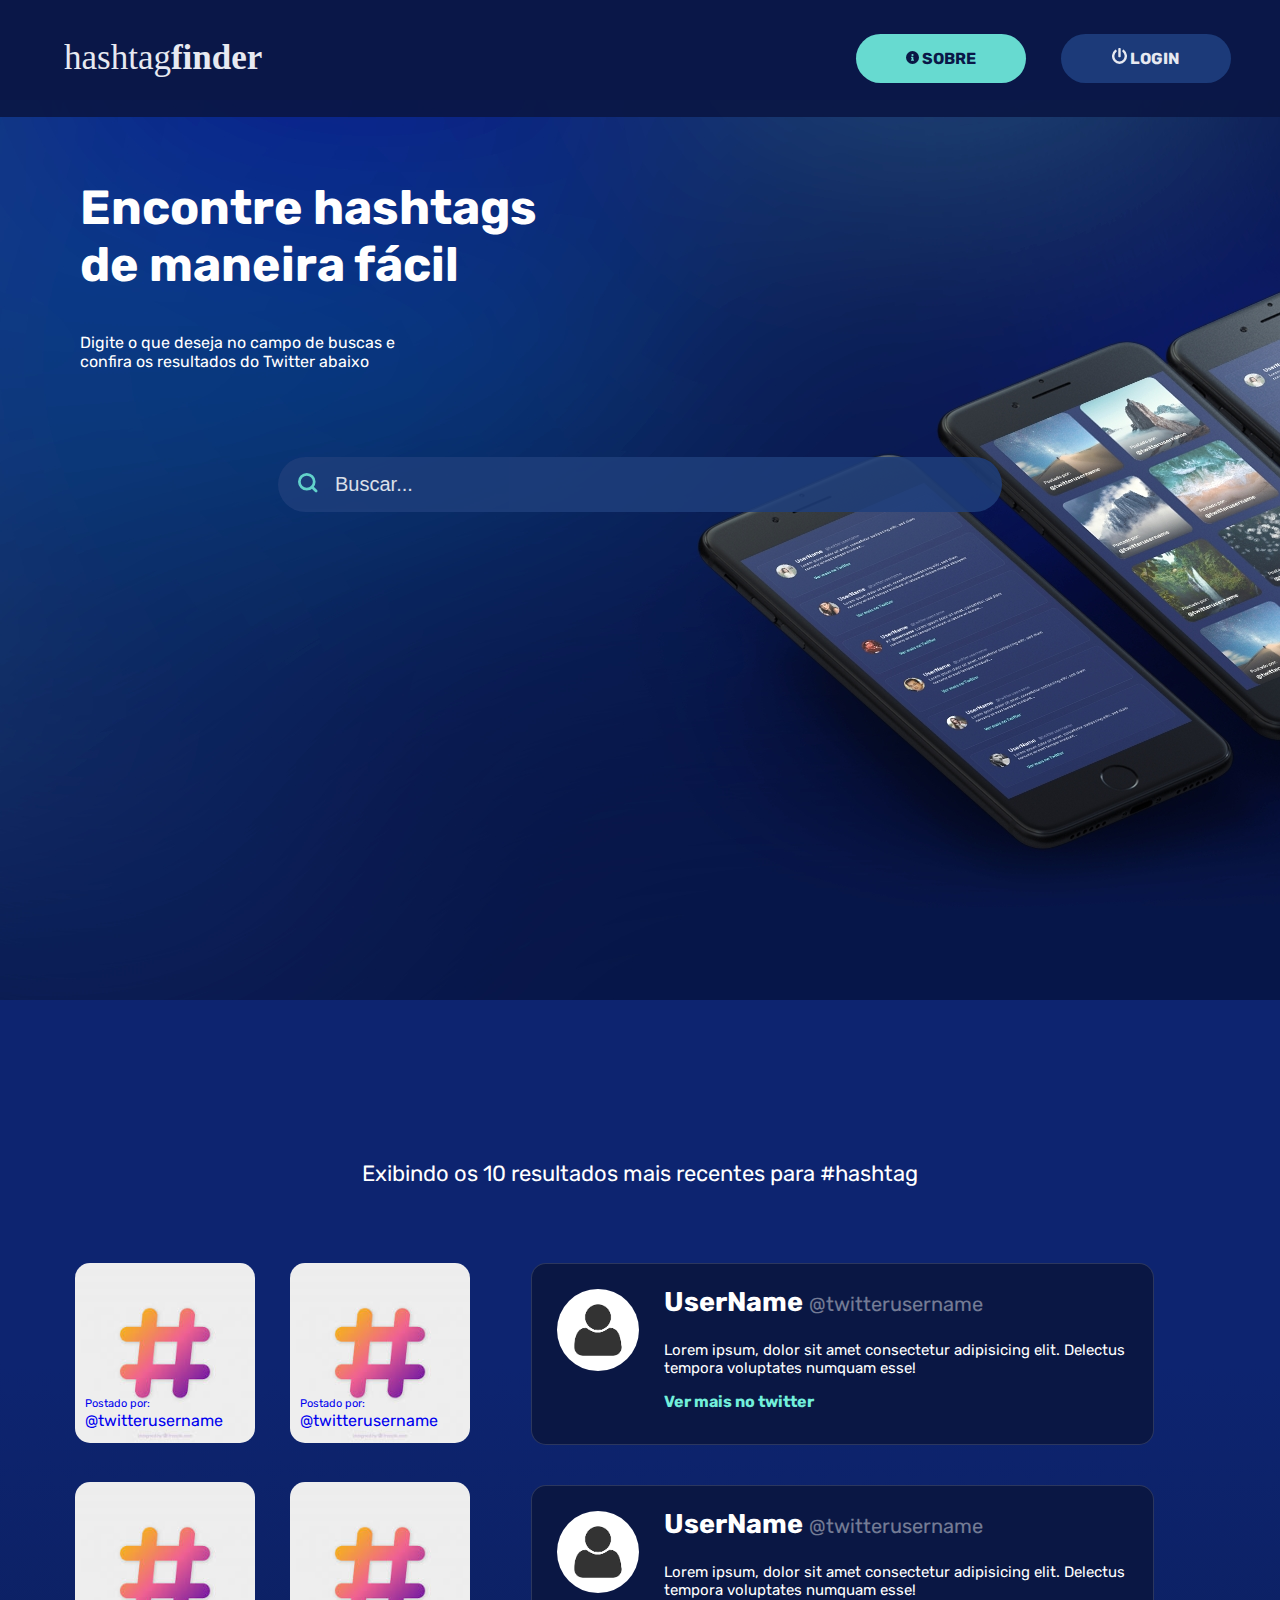
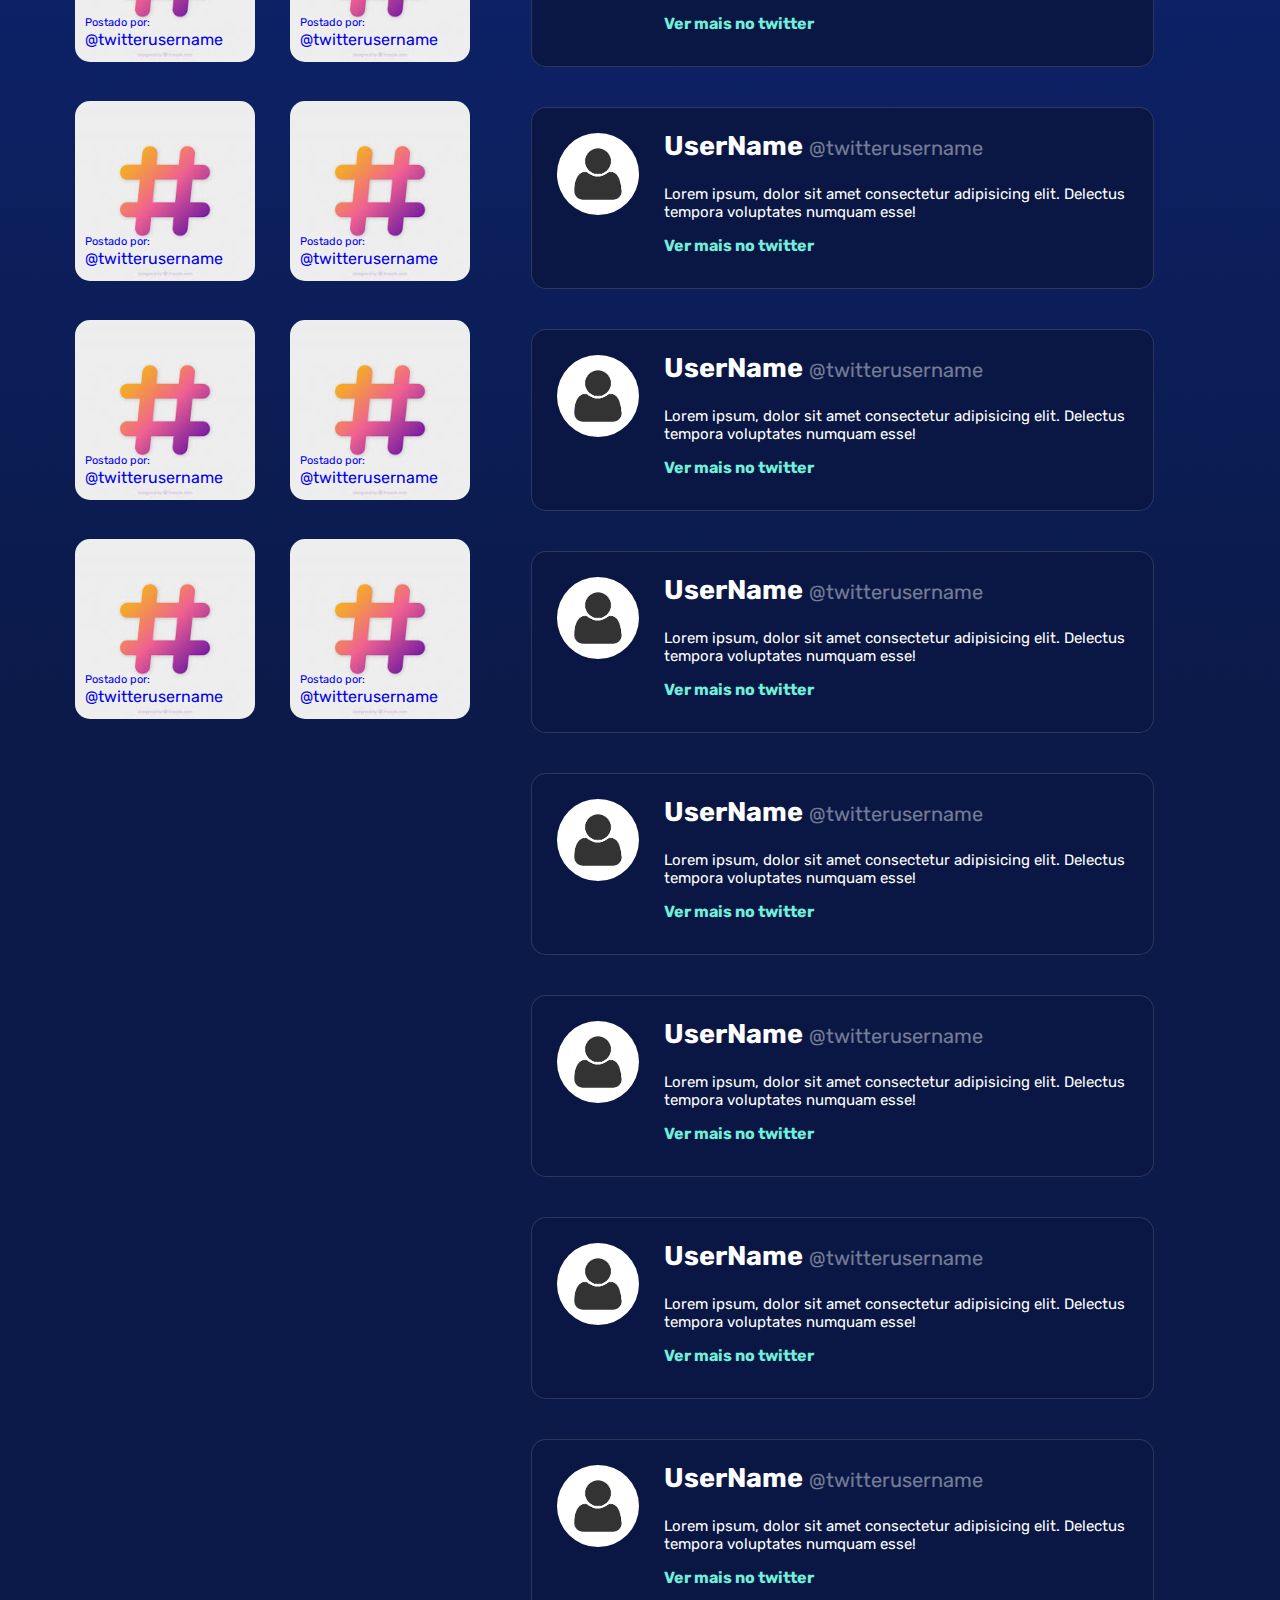
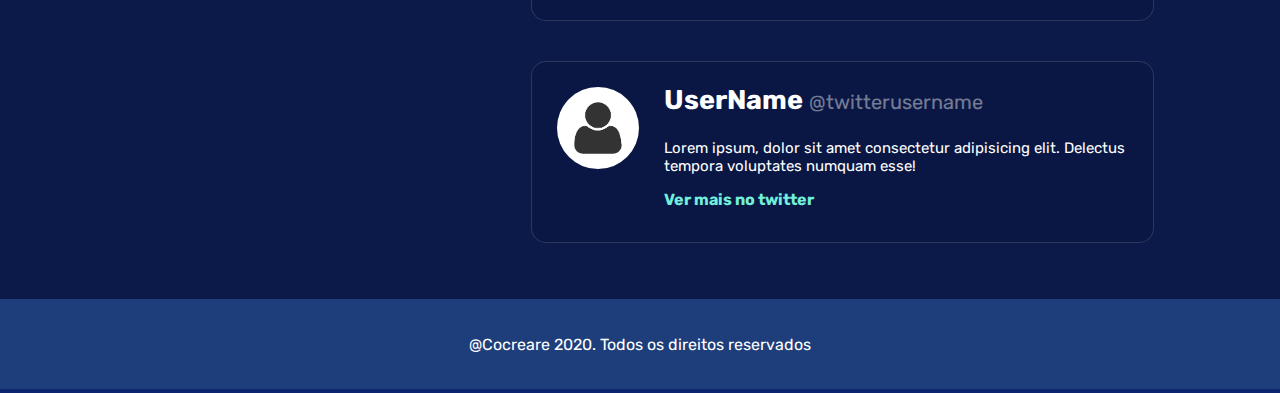
==== commit e680d7d8: "Add infinite scroll" ====
--- a/index.html
+++ b/index.html
@@ -3,7 +3,8 @@
   <head>
     <meta charset="UTF-8" />
     <title>Hashtag Finder</title>
-    <link rel="stylesheet" href="../styles/style.css">
+    <link href="./styles/lightbox.css" rel="stylesheet" />
+    <link rel="stylesheet" href="../styles/style.css" />
   </head>
   <body>
     <!--HEADER-->
@@ -17,30 +18,351 @@
     <!-- MAIN SECTION-->
     <section class="index-section-container">
       <br />
-      <div class="index-section-textarea ">
-      <h1 class="index-section-textarea-heading white-text">Encontre hashtags<br />de maneira fácil</h1>
-      <p class="index-section-textarea-text white-text">
-        Digite o que deseja no campo de buscas e<br />confira os resultados do
-        Twitter abaixo
-      </p>
+      <div class="index-section-textarea">
+        <h1 class="index-section-textarea-heading white-text">
+          Encontre hashtags<br />de maneira fácil
+        </h1>
+        <p class="index-section-textarea-text white-text">
+          Digite o que deseja no campo de buscas e<br />confira os resultados do
+          Twitter abaixo
+        </p>
       </div>
       <form class="index-section-search" action="" method="get">
-        <label for="busca"><img src="./assets/icon-search.svg" width="20px" alt=""/></label>
+        <label for="busca"
+          ><img src="./assets/icon-search.svg" width="20px" alt=""
+        /></label>
         <input type="search" name="busca" id="busca" placeholder="Buscar..." />
       </form>
     </section>
     <!--END MAIN SECTION-->
+    <!-- POSTS SECTION -->
+    <section class="postimage-container">
+      <p class="postimage-headingtext white-text">
+        Exibindo os 10 resultados mais recentes para #hashtag
+      </p>
+      <div class="postimage-responsive-bar">
+        <div
+          onclick="show('tweet')"
+          id="tweet"
+          class="postimage-responsive-tweets postimage-responsive-active"
+        >
+          <span>Tweets</span>
+        </div>
+        <div
+          onclick="show('image')"
+          id="image"
+          class="postimage-responsive-images"
+        >
+          <span>Imagens</span>
+        </div>
+      </div>
+      <div class="postimage-hashtagcontent">
+        <!--List for images-->
+        <ul id="imagelist" class="postimage-imagelist hide">
+          <li>
+            <a
+              data-lightbox="image-1"
+              data-title="My caption"
+              href="./assets/hashtag.jpeg"
+            >
+              <img
+                class="postimage-imagelist-image"
+                src="./assets/hashtag.jpeg"
+              />
+              <div class="postimage-imagelist-textdesc">
+                <small>Postado por:</small>
+                <span>@twitterusername</span>
+              </div>
+            </a>
+          </li>
+          <li>
+            <a
+              data-lightbox="image-1"
+              data-title="My caption"
+              href="./assets/hashtag.jpeg"
+            >
+              <img
+                class="postimage-imagelist-image"
+                src="./assets/hashtag.jpeg"
+              />
+              <div class="postimage-imagelist-textdesc">
+                <small>Postado por:</small>
+                <span>@twitterusername</span>
+              </div>
+            </a>
+          </li>
+          <li>
+            <a
+              data-lightbox="image-1"
+              data-title="My caption"
+              href="./assets/hashtag.jpeg"
+            >
+              <img
+                class="postimage-imagelist-image"
+                src="./assets/hashtag.jpeg"
+              />
+              <div class="postimage-imagelist-textdesc">
+                <small>Postado por:</small>
+                <span>@twitterusername</span>
+              </div>
+            </a>
+          </li>
+          <li>
+            <a
+              data-lightbox="image-1"
+              data-title="My caption"
+              href="./assets/hashtag.jpeg"
+            >
+              <img
+                class="postimage-imagelist-image"
+                src="./assets/hashtag.jpeg"
+              />
+              <div class="postimage-imagelist-textdesc">
+                <small>Postado por:</small>
+                <span>@twitterusername</span>
+              </div>
+            </a>
+          </li>
+          <li>
+            <a
+              data-lightbox="image-1"
+              data-title="My caption"
+              href="./assets/hashtag.jpeg"
+            >
+              <img
+                class="postimage-imagelist-image"
+                src="./assets/hashtag.jpeg"
+              />
+              <div class="postimage-imagelist-textdesc">
+                <small>Postado por:</small>
+                <span>@twitterusername</span>
+              </div>
+            </a>
+          </li>
+          <li>
+            <a
+              data-lightbox="image-1"
+              data-title="My caption"
+              href="./assets/hashtag.jpeg"
+            >
+              <img
+                class="postimage-imagelist-image"
+                src="./assets/hashtag.jpeg"
+              />
+              <div class="postimage-imagelist-textdesc">
+                <small>Postado por:</small>
+                <span>@twitterusername</span>
+              </div>
+            </a>
+          </li>
+          <li>
+            <a
+              data-lightbox="image-1"
+              data-title="My caption"
+              href="./assets/hashtag.jpeg"
+            >
+              <img
+                class="postimage-imagelist-image"
+                src="./assets/hashtag.jpeg"
+              />
+              <div class="postimage-imagelist-textdesc">
+                <small>Postado por:</small>
+                <span>@twitterusername</span>
+              </div>
+            </a>
+          </li>
+          <li>
+            <a
+              data-lightbox="image-1"
+              data-title="My caption"
+              href="./assets/hashtag.jpeg"
+            >
+              <img
+                class="postimage-imagelist-image"
+                src="./assets/hashtag.jpeg"
+              />
+              <div class="postimage-imagelist-textdesc">
+                <small>Postado por:</small>
+                <span>@twitterusername</span>
+              </div>
+            </a>
+          </li>
+          <li>
+            <a
+              data-lightbox="image-1"
+              data-title="My caption"
+              href="./assets/hashtag.jpeg"
+            >
+              <img
+                class="postimage-imagelist-image"
+                src="./assets/hashtag.jpeg"
+              />
+              <div class="postimage-imagelist-textdesc">
+                <small>Postado por:</small>
+                <span>@twitterusername</span>
+              </div>
+            </a>
+          </li>
+          <li>
+            <a
+              data-lightbox="image-1"
+              data-title="My caption"
+              href="./assets/hashtag.jpeg"
+            >
+              <img
+                class="postimage-imagelist-image"
+                src="./assets/hashtag.jpeg"
+              />
+              <div class="postimage-imagelist-textdesc">
+                <small>Postado por:</small>
+                <span>@twitterusername</span>
+              </div>
+            </a>
+          </li>
+        </ul>
+        <!--End List for images-->
+        <!--List for posts-->
+        <ul id="tweetlist" class="postimage-postlist">
+          <li>
+            <img src="./assets/user.png" />
+            <div>
+              <h2>UserName <span>@twitterusername</span></h2>
+
+              <p>
+                Lorem ipsum, dolor sit amet consectetur adipisicing elit.
+                Delectus tempora voluptates numquam esse!
+              </p>
+              <a href="">Ver mais no twitter</a>
+            </div>
+          </li>
+          <li>
+            <img src="./assets/user.png" />
+            <div>
+              <h2>UserName <span>@twitterusername</span></h2>
+
+              <p>
+                Lorem ipsum, dolor sit amet consectetur adipisicing elit.
+                Delectus tempora voluptates numquam esse!
+              </p>
+              <a href="">Ver mais no twitter</a>
+            </div>
+          </li>
+          <li>
+            <img src="./assets/user.png" />
+            <div>
+              <h2>UserName <span>@twitterusername</span></h2>
+
+              <p>
+                Lorem ipsum, dolor sit amet consectetur adipisicing elit.
+                Delectus tempora voluptates numquam esse!
+              </p>
+              <a href="">Ver mais no twitter</a>
+            </div>
+          </li>
+          <li>
+            <img src="./assets/user.png" />
+            <div>
+              <h2>UserName <span>@twitterusername</span></h2>
+
+              <p>
+                Lorem ipsum, dolor sit amet consectetur adipisicing elit.
+                Delectus tempora voluptates numquam esse!
+              </p>
+              <a href="">Ver mais no twitter</a>
+            </div>
+          </li>
+          <li>
+            <img src="./assets/user.png" />
+            <div>
+              <h2>UserName <span>@twitterusername</span></h2>
+
+              <p>
+                Lorem ipsum, dolor sit amet consectetur adipisicing elit.
+                Delectus tempora voluptates numquam esse!
+              </p>
+              <a href="">Ver mais no twitter</a>
+            </div>
+          </li>
+          <li>
+            <img src="./assets/user.png" />
+            <div>
+              <h2>UserName <span>@twitterusername</span></h2>
+
+              <p>
+                Lorem ipsum, dolor sit amet consectetur adipisicing elit.
+                Delectus tempora voluptates numquam esse!
+              </p>
+              <a href="">Ver mais no twitter</a>
+            </div>
+          </li>
+          <li>
+            <img src="./assets/user.png" />
+            <div>
+              <h2>UserName <span>@twitterusername</span></h2>
+
+              <p>
+                Lorem ipsum, dolor sit amet consectetur adipisicing elit.
+                Delectus tempora voluptates numquam esse!
+              </p>
+              <a href="">Ver mais no twitter</a>
+            </div>
+          </li>
+          <li>
+            <img src="./assets/user.png" />
+            <div>
+              <h2>UserName <span>@twitterusername</span></h2>
+
+              <p>
+                Lorem ipsum, dolor sit amet consectetur adipisicing elit.
+                Delectus tempora voluptates numquam esse!
+              </p>
+              <a href="">Ver mais no twitter</a>
+            </div>
+          </li>
+          <li>
+            <img src="./assets/user.png" />
+            <div>
+              <h2>UserName <span>@twitterusername</span></h2>
+
+              <p>
+                Lorem ipsum, dolor sit amet consectetur adipisicing elit.
+                Delectus tempora voluptates numquam esse!
+              </p>
+              <a href="">Ver mais no twitter</a>
+            </div>
+          </li>
+          <li>
+            <img src="./assets/user.png" />
+            <div>
+              <h2>UserName <span>@twitterusername</span></h2>
+
+              <p>
+                Lorem ipsum, dolor sit amet consectetur adipisicing elit.
+                Delectus tempora voluptates numquam esse!
+              </p>
+              <a href="">Ver mais no twitter</a>
+            </div>
+          </li>
+        </ul>
+        <!--End List for posts-->
+      </div>
+    </section>
+    <!-- END POST SECTION -->
     <!--Footer-->
-    <div class="iframe-div">
-    <iframe
-      class="iframe-footer-container"
-      src="./components/footer.html"
-      frameborder="0"
-      scolling="no"
-      margin="0"
-      width="100%"      
-    ></iframe>
+    <div id="footer" class="iframe-div">
+      <iframe
+        class="iframe-footer-container"
+        src="./components/footer.html"
+        frameborder="0"
+        scolling="no"
+        margin="0"
+        width="100%"
+      ></iframe>
     </div>
     <!--End Footer-->
+    <script src="https://ajax.googleapis.com/ajax/libs/jquery/3.4.1/jquery.min.js"></script>
+    <script src="./scripts/index.js"></script>
+    <script src="./scripts/scrolltweets.js"></script>
+    <script src="./scripts/lightbox.js"></script>
   </body>
 </html>
--- a/styles/style.css
+++ b/styles/style.css
@@ -645,7 +645,7 @@
   padding-bottom: 15px;
 }
 
-input[type="text"],
+input[type="email"],
 input[type="password"] {
   width: 350px;
   background-color: initial;
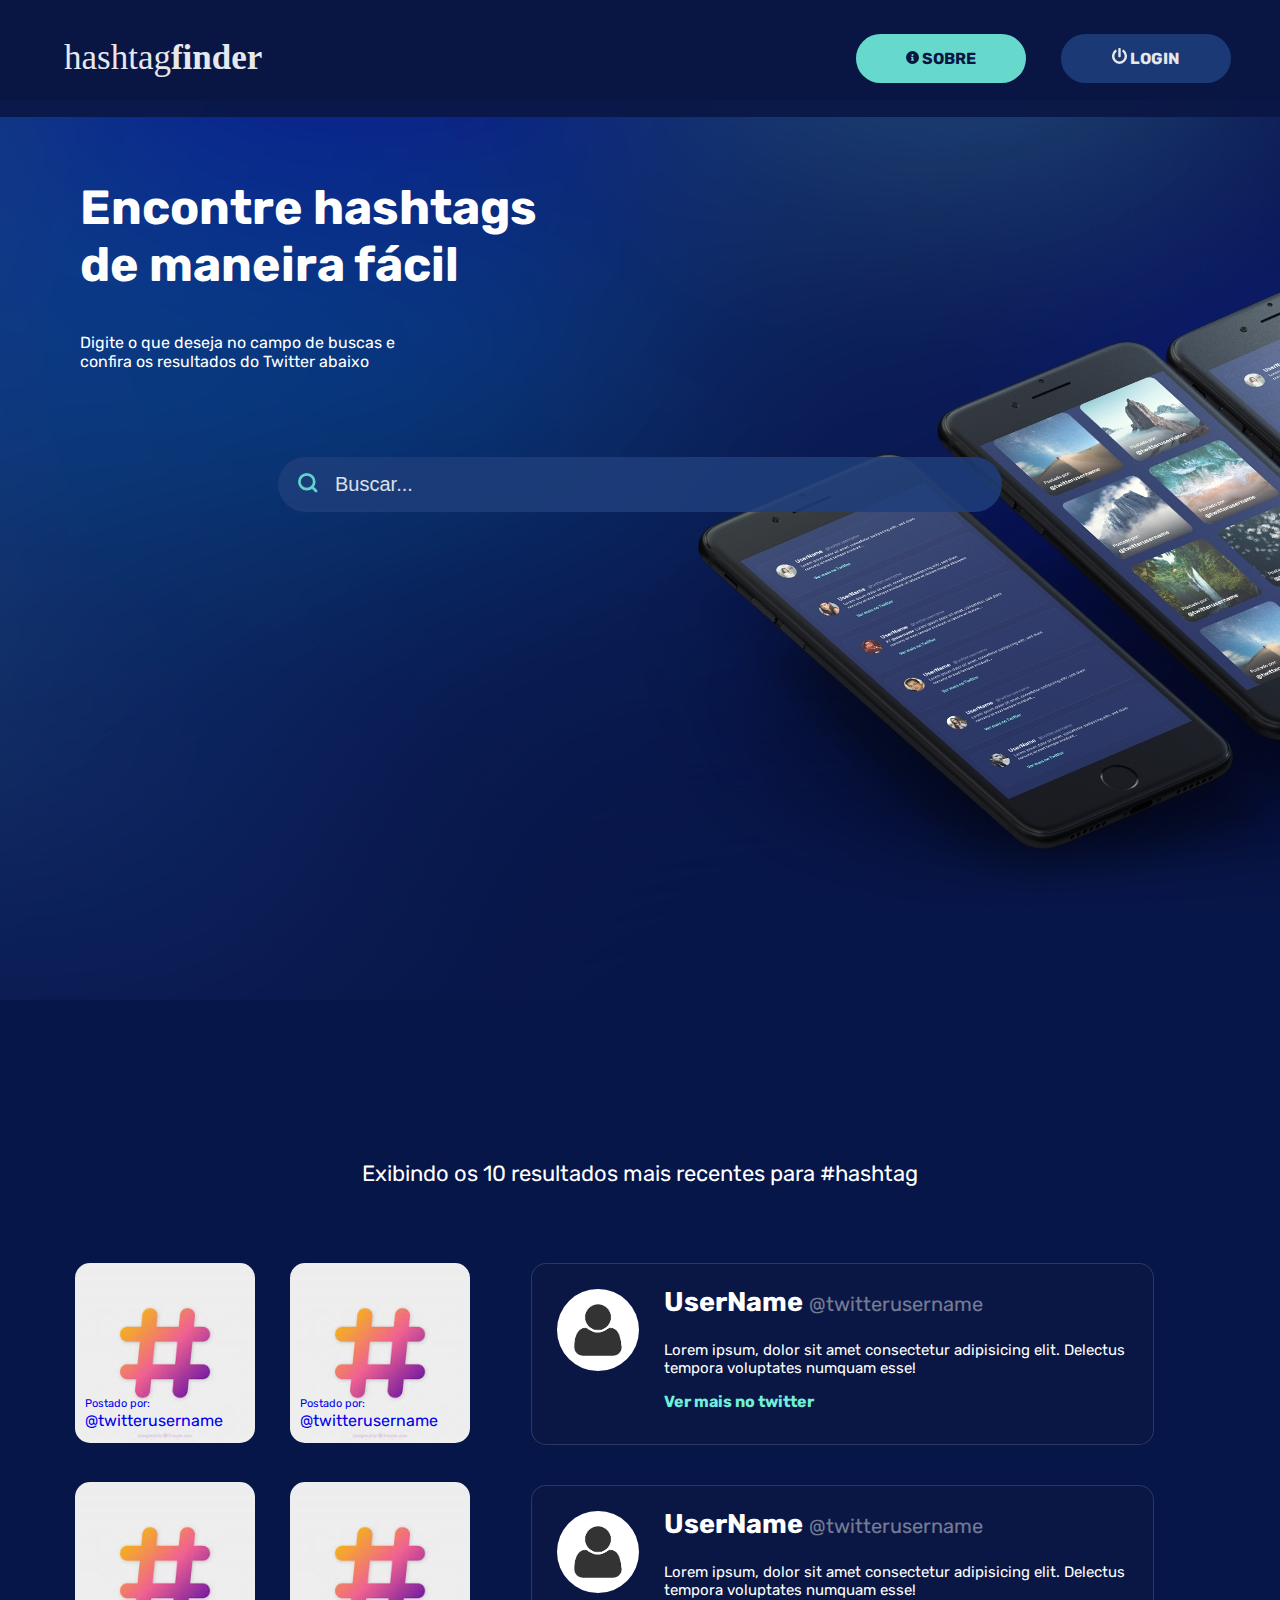
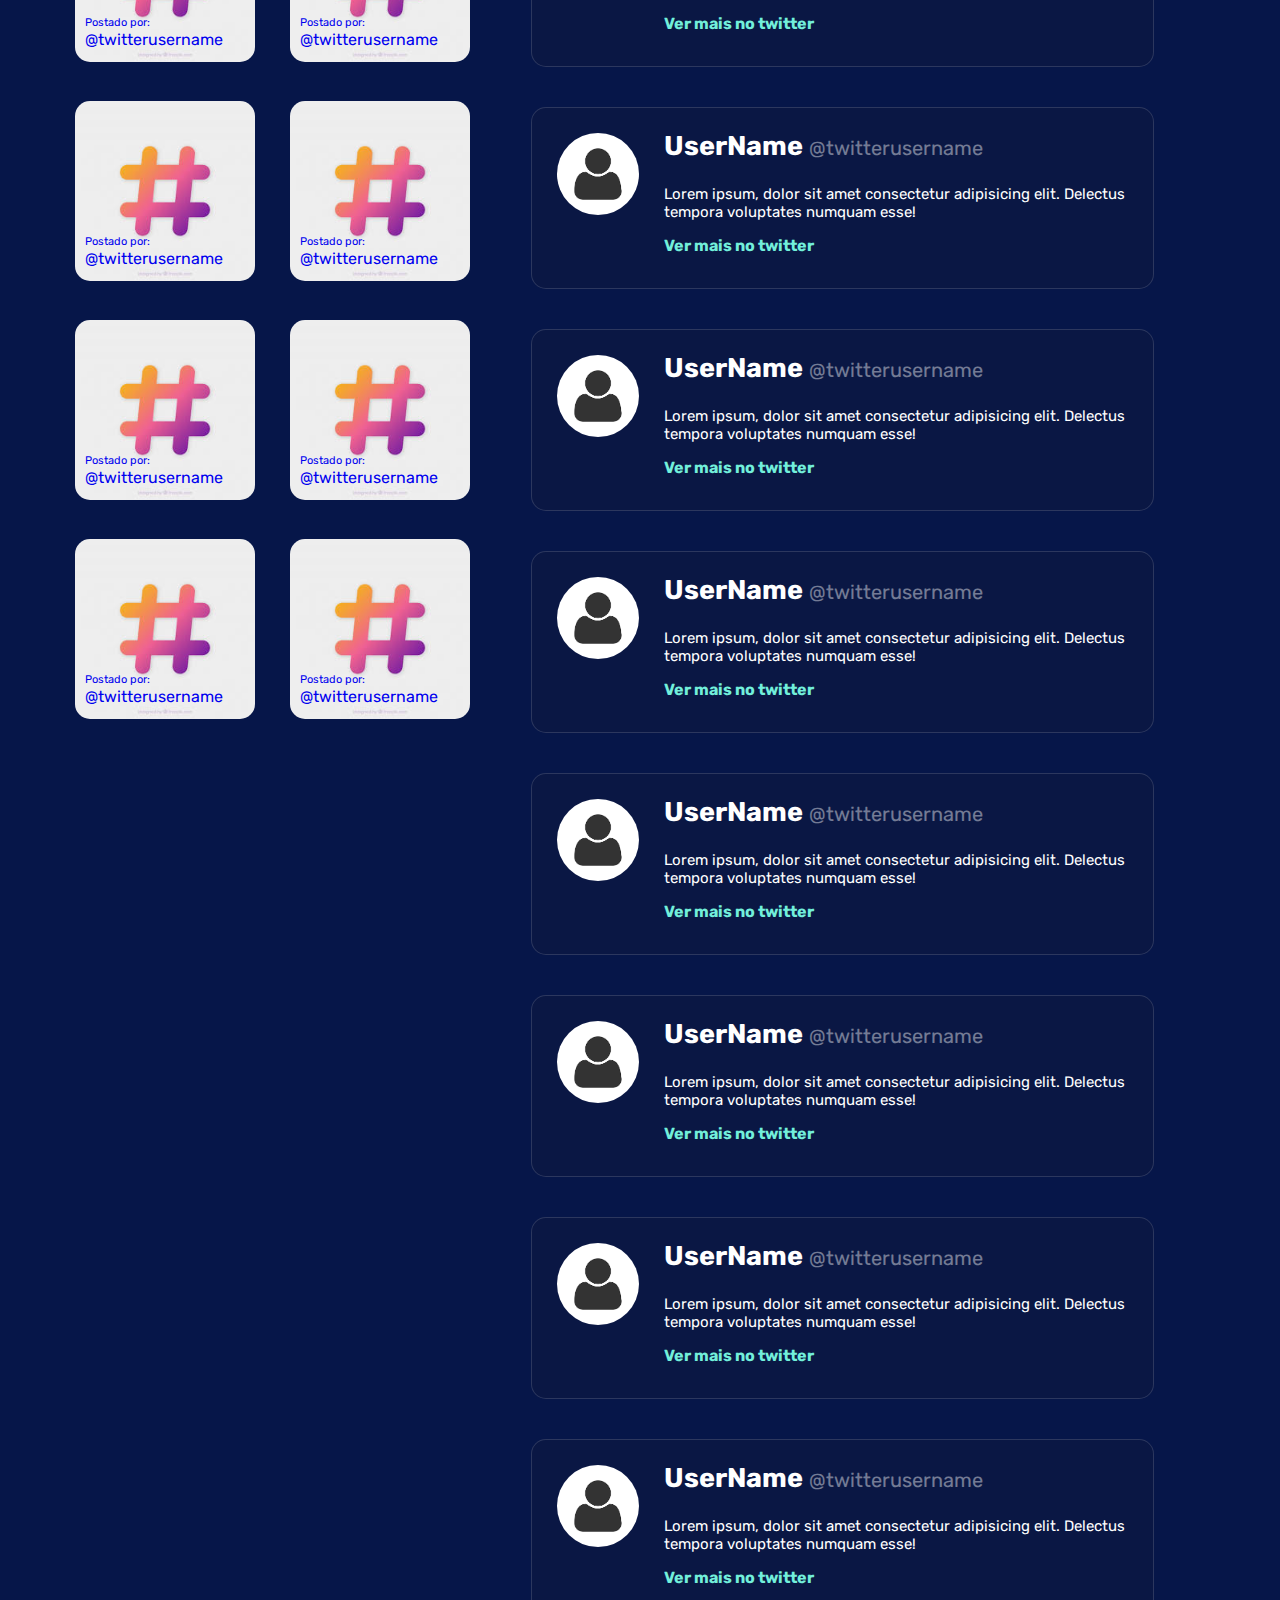
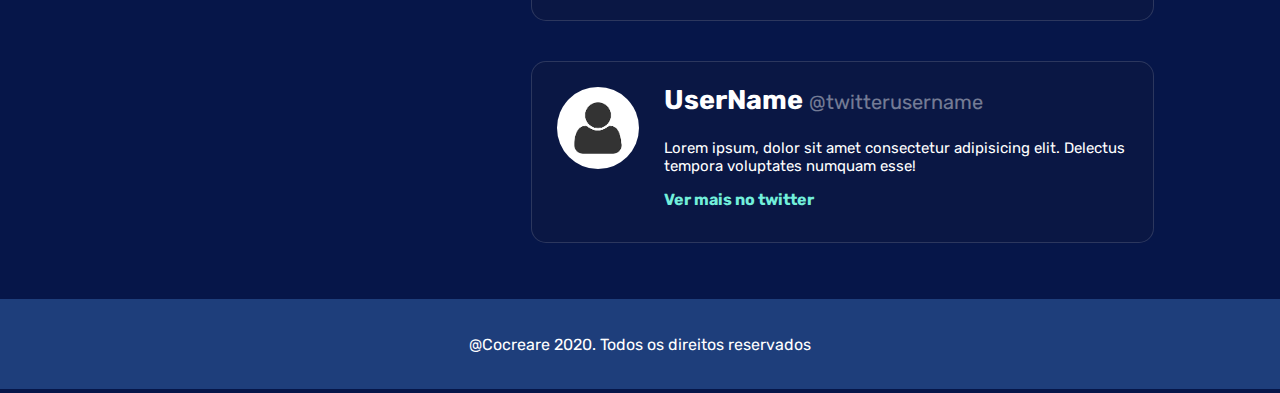
==== commit f45e4725: "Conflict merge" ====
--- a/index.html
+++ b/index.html
@@ -349,7 +349,7 @@
     </section>
     <!-- END POST SECTION -->
     <!--Footer-->
-    <div id="footer" class="iframe-div">
+    <div class="iframe-div">
       <iframe
         class="iframe-footer-container"
         src="./components/footer.html"
--- a/styles/style.css
+++ b/styles/style.css
@@ -1,17 +1,17 @@
 /*FONTS FOR PROJECT*/
 @import url("https://fonts.googleapis.com/css2?family=Rubik&display=swap");
 @import url("https://fonts.googleapis.com/css2?family=Montserrat&display=swap");
+@import url("https://fonts.googleapis.com/css2?family=Rubik:wght@700&display=swap");
 
 /*BASE STYLE*/
 body {
   margin: 0;
   padding: 0;
   font-family: "Rubik", sans-serif;
-  background: rgb(13, 36, 112);
+  background: #061649;
   background: linear-gradient(
     180deg,
-    rgba(13, 36, 112, 1) 38%,
-    rgba(11, 26, 73, 1) 64%
+    rgba(11, 26, 73, 1) 64% rgba(13, 36, 112, 1) 38%
   );
 }
 a {
@@ -25,7 +25,7 @@
   background-color: #fd8d8d;
 }
 .hide-content {
-  display: none;
+  display: none !important;
 }
 
 /*IFRAME*/
@@ -104,6 +104,25 @@
   }
   .header-menu-button2 {
     margin-left: 13px;
+  }
+}
+
+@media screen and (max-width: 400px) {
+  .header-container {
+    flex-flow: column;
+    justify-content: center;
+  }
+  .header-logo {
+    margin-right: 0;
+    margin-left: 0;
+  }
+  .header-logo-img {
+    width: 130px;
+  }
+  .header-menu {
+    margin-right: auto;
+    margin-left: auto;
+    padding: 0;
   }
 }
 
@@ -481,6 +500,9 @@
 
 /*POSTS E IMAGENS FOR 1200px AND LESS*/
 @media screen and (max-width: 1200px) {
+  .hide {
+    display: none !important;
+  }
   .postimage-responsive-bar {
     display: flex;
     align-self: center;
@@ -583,10 +605,11 @@
 
   .postimage-imagelist-textdesc {
     padding-left: 7px;
+    font-size: 13px;
   }
 
   .postimage-imagelist-textdesc small {
-    font-size: 11px;
+    font-size: 10px;
   }
 }
 /*POSTS E IMAGENS FOR 420px AND LESS*/
@@ -729,6 +752,8 @@
   line-height: 5;
   margin-left: 30px;
   margin-right: 30px;
+  font-family: "Rubik";
+  font-weight: bolder;
 }
 .tbody {
   border-radius: 0px 0px 14px 14px;
@@ -756,10 +781,12 @@
 }
 .tbody-name {
   color: white;
+  font-family: "Montserrat";
 }
 .tbody-dateline,
 .tbody-hourline {
   color: #72efdb;
+  font-family: "Rubik";
 }
 .tbody-tr {
   display: flex;
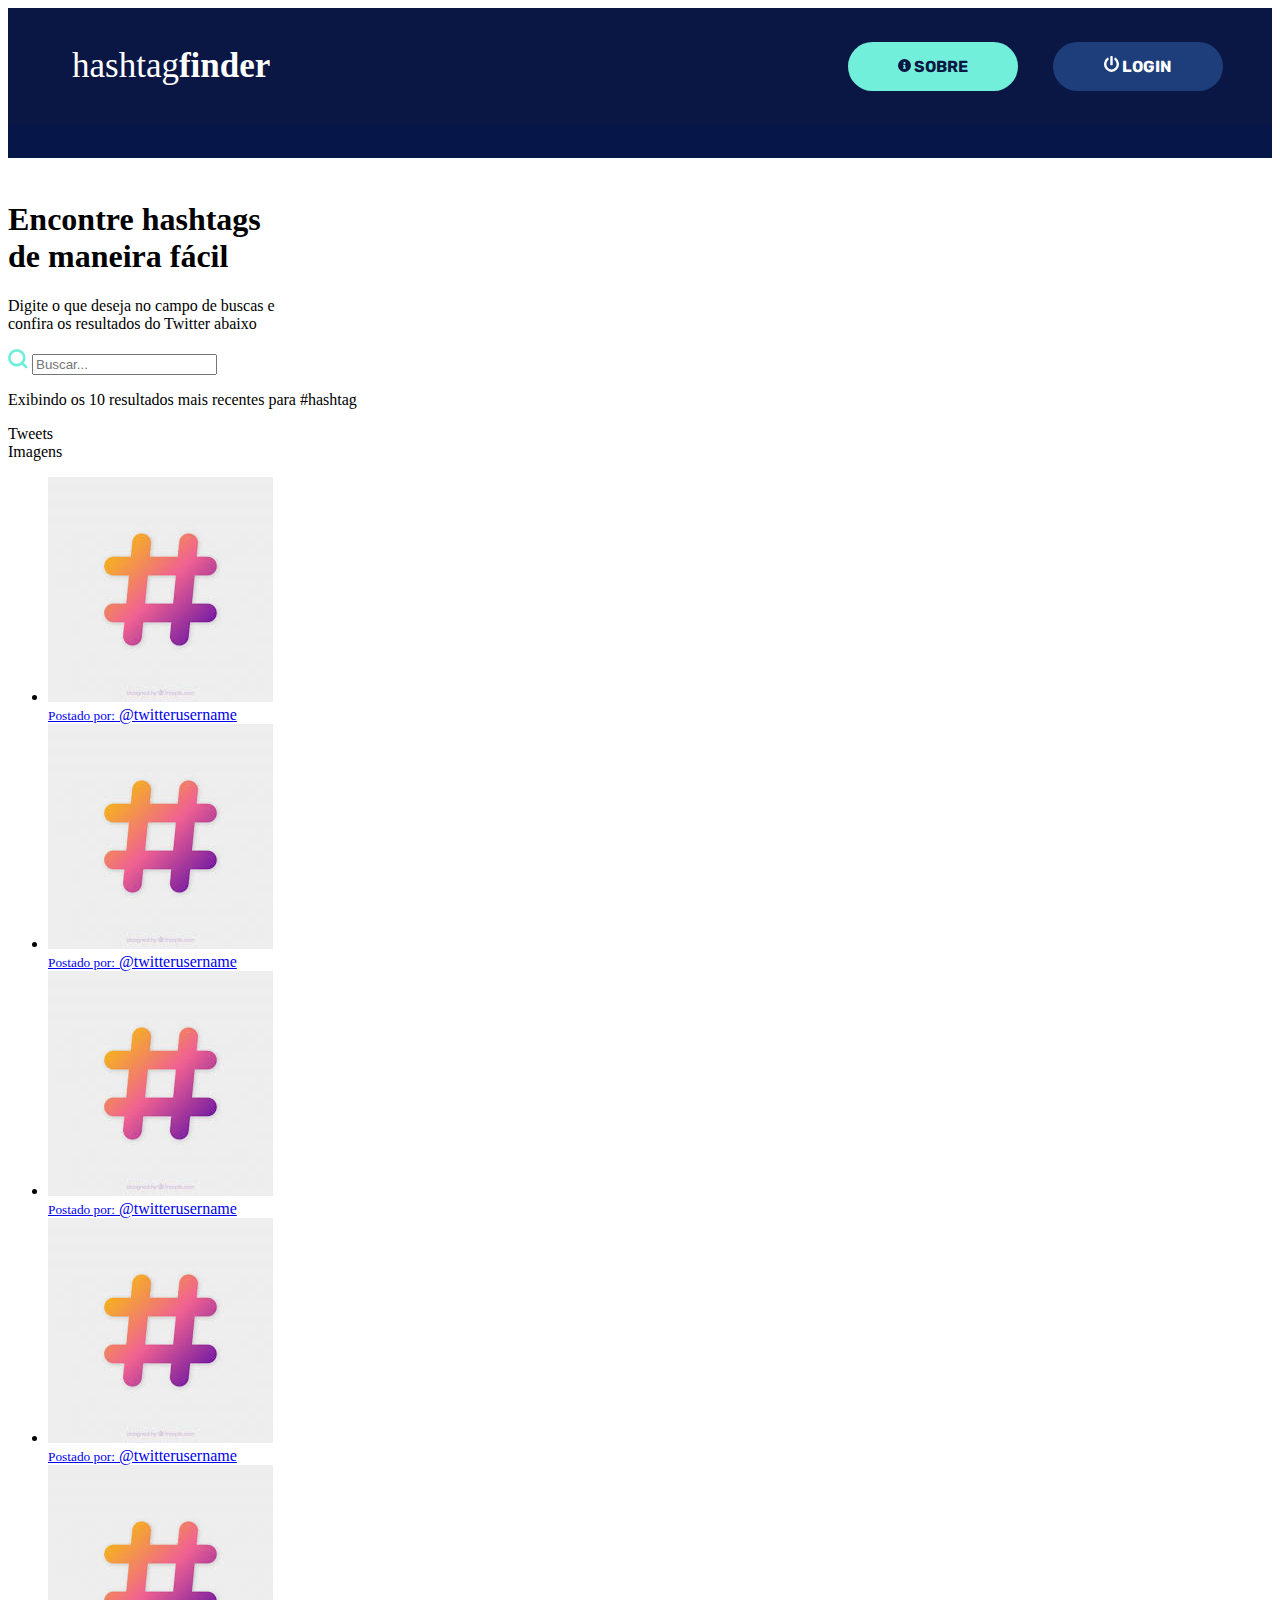
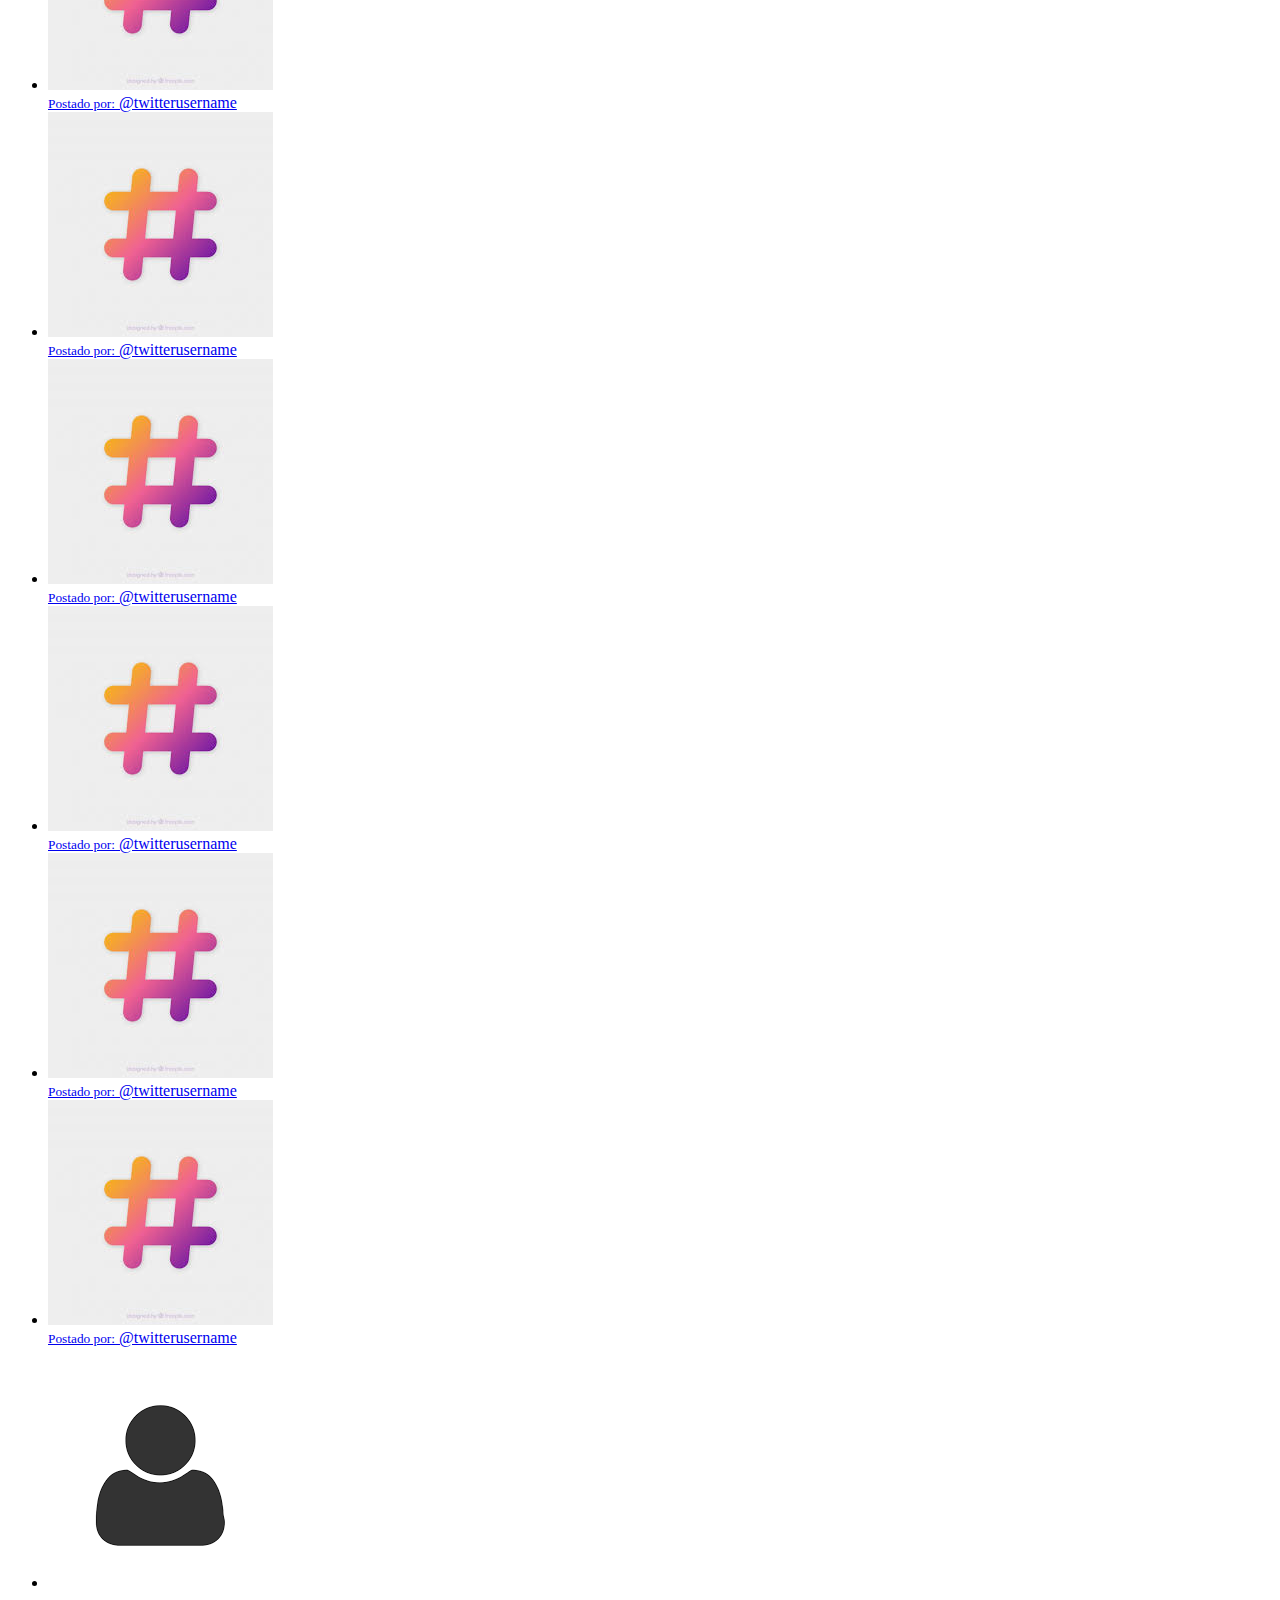
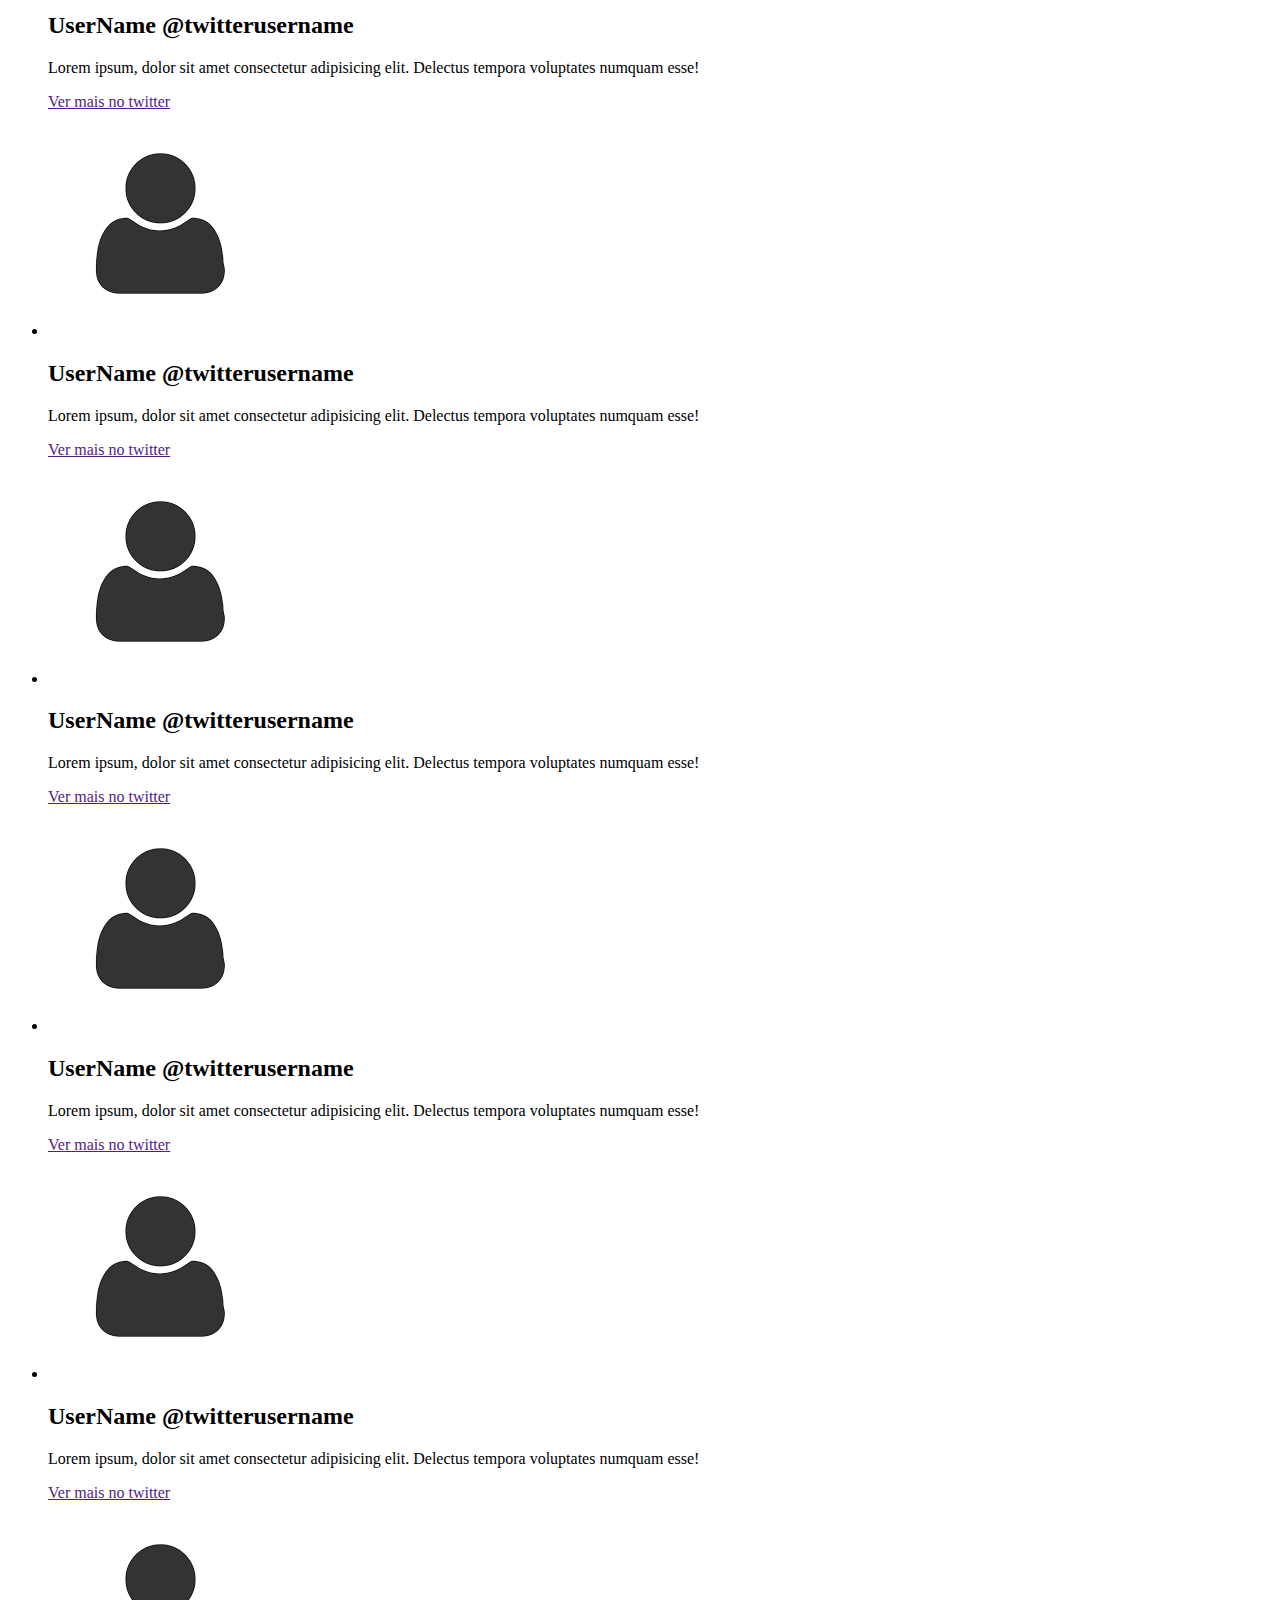
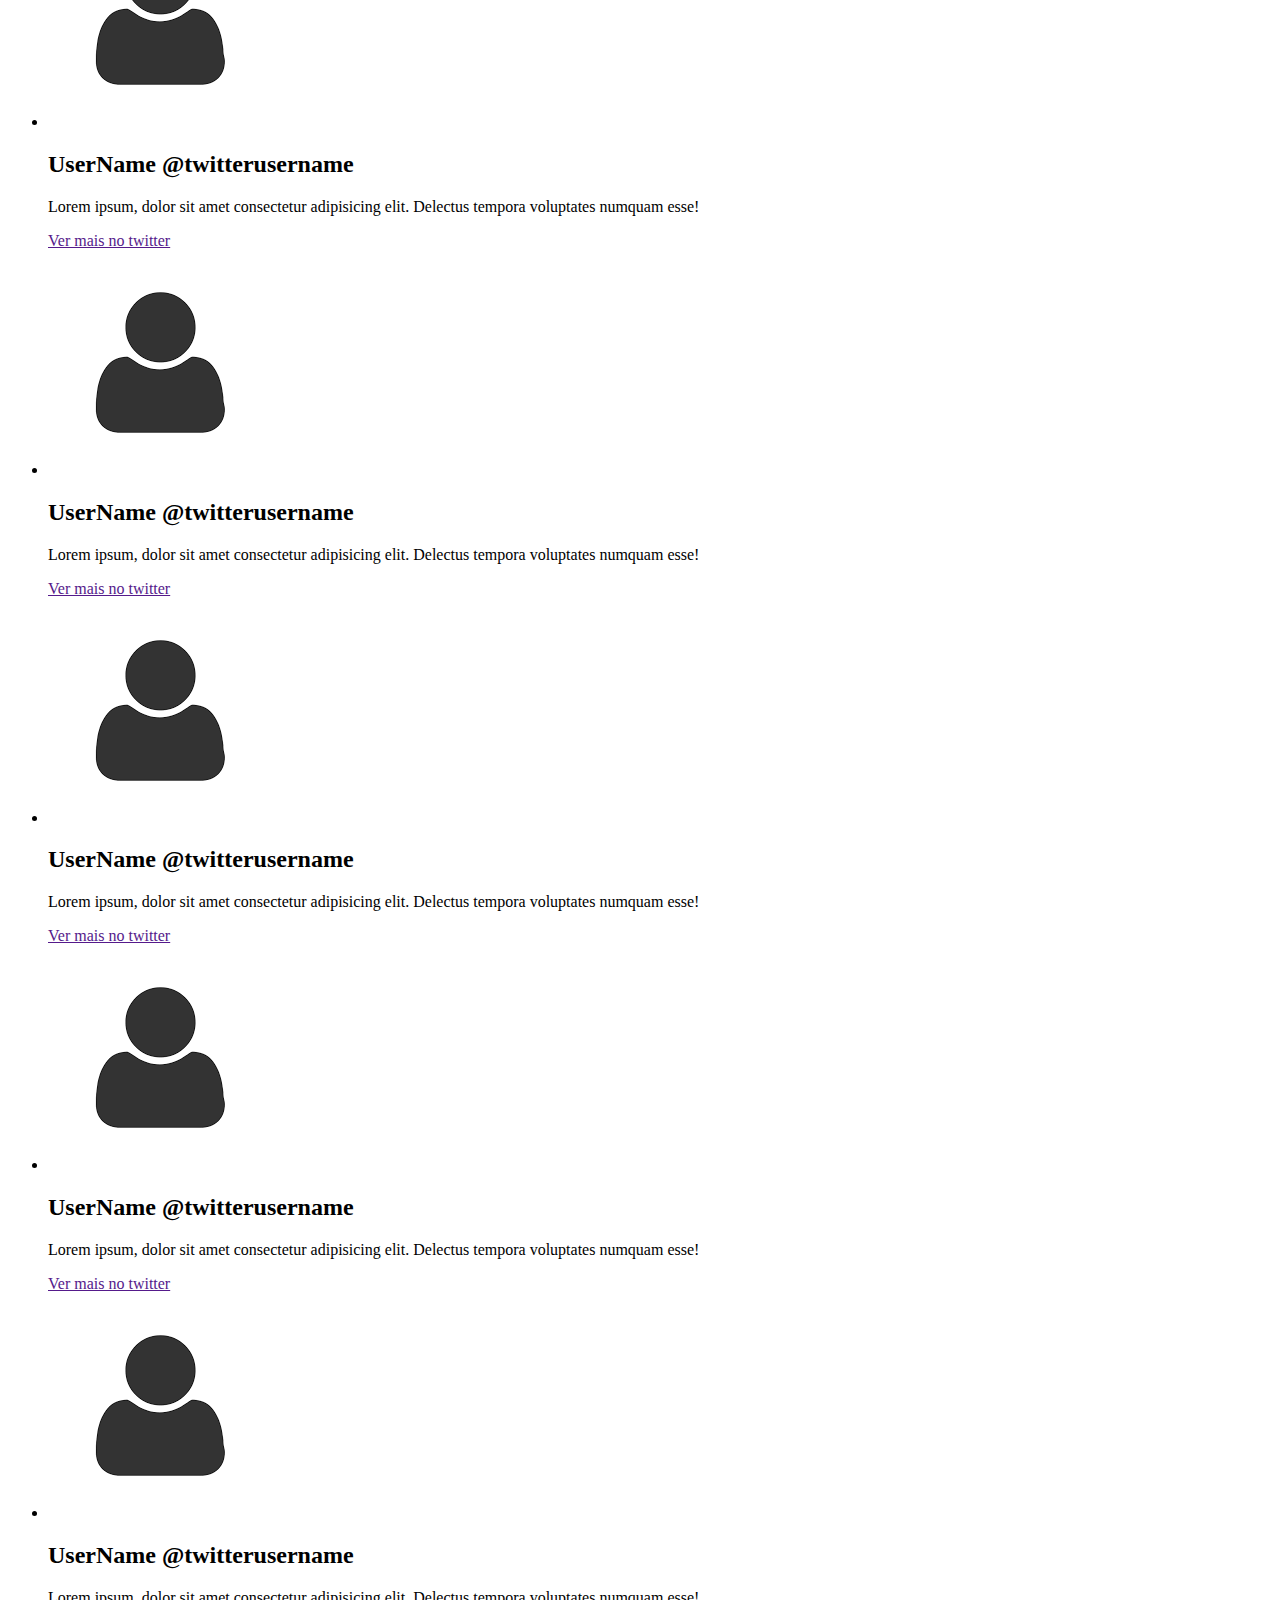
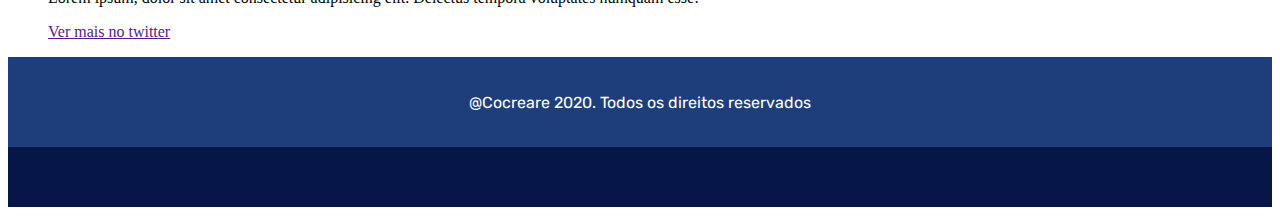
==== commit dbc0efc1: "Add files via upload" ====
--- a/index.html
+++ b/index.html
@@ -1,368 +1,371 @@
-<!DOCTYPE html>
-<html lang="pt-br">
-  <head>
-    <meta charset="UTF-8" />
-    <title>Hashtag Finder</title>
-    <link href="./styles/lightbox.css" rel="stylesheet" />
-    <link rel="stylesheet" href="../styles/style.css" />
-  </head>
-  <body>
-    <!--HEADER-->
-    <iframe
-      class="iframe-header-container"
-      src="./components/header.html"
-      frameborder="0"
-      width="100%"
-    ></iframe>
-    <!--END HEADER-->
-    <!-- MAIN SECTION-->
-    <section class="index-section-container">
-      <br />
-      <div class="index-section-textarea">
-        <h1 class="index-section-textarea-heading white-text">
-          Encontre hashtags<br />de maneira fácil
-        </h1>
-        <p class="index-section-textarea-text white-text">
-          Digite o que deseja no campo de buscas e<br />confira os resultados do
-          Twitter abaixo
-        </p>
-      </div>
-      <form class="index-section-search" action="" method="get">
-        <label for="busca"
-          ><img src="./assets/icon-search.svg" width="20px" alt=""
-        /></label>
-        <input type="search" name="busca" id="busca" placeholder="Buscar..." />
-      </form>
-    </section>
-    <!--END MAIN SECTION-->
-    <!-- POSTS SECTION -->
-    <section class="postimage-container">
-      <p class="postimage-headingtext white-text">
-        Exibindo os 10 resultados mais recentes para #hashtag
-      </p>
-      <div class="postimage-responsive-bar">
-        <div
-          onclick="show('tweet')"
-          id="tweet"
-          class="postimage-responsive-tweets postimage-responsive-active"
-        >
-          <span>Tweets</span>
-        </div>
-        <div
-          onclick="show('image')"
-          id="image"
-          class="postimage-responsive-images"
-        >
-          <span>Imagens</span>
-        </div>
-      </div>
-      <div class="postimage-hashtagcontent">
-        <!--List for images-->
-        <ul id="imagelist" class="postimage-imagelist hide">
-          <li>
-            <a
-              data-lightbox="image-1"
-              data-title="My caption"
-              href="./assets/hashtag.jpeg"
-            >
-              <img
-                class="postimage-imagelist-image"
-                src="./assets/hashtag.jpeg"
-              />
-              <div class="postimage-imagelist-textdesc">
-                <small>Postado por:</small>
-                <span>@twitterusername</span>
-              </div>
-            </a>
-          </li>
-          <li>
-            <a
-              data-lightbox="image-1"
-              data-title="My caption"
-              href="./assets/hashtag.jpeg"
-            >
-              <img
-                class="postimage-imagelist-image"
-                src="./assets/hashtag.jpeg"
-              />
-              <div class="postimage-imagelist-textdesc">
-                <small>Postado por:</small>
-                <span>@twitterusername</span>
-              </div>
-            </a>
-          </li>
-          <li>
-            <a
-              data-lightbox="image-1"
-              data-title="My caption"
-              href="./assets/hashtag.jpeg"
-            >
-              <img
-                class="postimage-imagelist-image"
-                src="./assets/hashtag.jpeg"
-              />
-              <div class="postimage-imagelist-textdesc">
-                <small>Postado por:</small>
-                <span>@twitterusername</span>
-              </div>
-            </a>
-          </li>
-          <li>
-            <a
-              data-lightbox="image-1"
-              data-title="My caption"
-              href="./assets/hashtag.jpeg"
-            >
-              <img
-                class="postimage-imagelist-image"
-                src="./assets/hashtag.jpeg"
-              />
-              <div class="postimage-imagelist-textdesc">
-                <small>Postado por:</small>
-                <span>@twitterusername</span>
-              </div>
-            </a>
-          </li>
-          <li>
-            <a
-              data-lightbox="image-1"
-              data-title="My caption"
-              href="./assets/hashtag.jpeg"
-            >
-              <img
-                class="postimage-imagelist-image"
-                src="./assets/hashtag.jpeg"
-              />
-              <div class="postimage-imagelist-textdesc">
-                <small>Postado por:</small>
-                <span>@twitterusername</span>
-              </div>
-            </a>
-          </li>
-          <li>
-            <a
-              data-lightbox="image-1"
-              data-title="My caption"
-              href="./assets/hashtag.jpeg"
-            >
-              <img
-                class="postimage-imagelist-image"
-                src="./assets/hashtag.jpeg"
-              />
-              <div class="postimage-imagelist-textdesc">
-                <small>Postado por:</small>
-                <span>@twitterusername</span>
-              </div>
-            </a>
-          </li>
-          <li>
-            <a
-              data-lightbox="image-1"
-              data-title="My caption"
-              href="./assets/hashtag.jpeg"
-            >
-              <img
-                class="postimage-imagelist-image"
-                src="./assets/hashtag.jpeg"
-              />
-              <div class="postimage-imagelist-textdesc">
-                <small>Postado por:</small>
-                <span>@twitterusername</span>
-              </div>
-            </a>
-          </li>
-          <li>
-            <a
-              data-lightbox="image-1"
-              data-title="My caption"
-              href="./assets/hashtag.jpeg"
-            >
-              <img
-                class="postimage-imagelist-image"
-                src="./assets/hashtag.jpeg"
-              />
-              <div class="postimage-imagelist-textdesc">
-                <small>Postado por:</small>
-                <span>@twitterusername</span>
-              </div>
-            </a>
-          </li>
-          <li>
-            <a
-              data-lightbox="image-1"
-              data-title="My caption"
-              href="./assets/hashtag.jpeg"
-            >
-              <img
-                class="postimage-imagelist-image"
-                src="./assets/hashtag.jpeg"
-              />
-              <div class="postimage-imagelist-textdesc">
-                <small>Postado por:</small>
-                <span>@twitterusername</span>
-              </div>
-            </a>
-          </li>
-          <li>
-            <a
-              data-lightbox="image-1"
-              data-title="My caption"
-              href="./assets/hashtag.jpeg"
-            >
-              <img
-                class="postimage-imagelist-image"
-                src="./assets/hashtag.jpeg"
-              />
-              <div class="postimage-imagelist-textdesc">
-                <small>Postado por:</small>
-                <span>@twitterusername</span>
-              </div>
-            </a>
-          </li>
-        </ul>
-        <!--End List for images-->
-        <!--List for posts-->
-        <ul id="tweetlist" class="postimage-postlist">
-          <li>
-            <img src="./assets/user.png" />
-            <div>
-              <h2>UserName <span>@twitterusername</span></h2>
-
-              <p>
-                Lorem ipsum, dolor sit amet consectetur adipisicing elit.
-                Delectus tempora voluptates numquam esse!
-              </p>
-              <a href="">Ver mais no twitter</a>
-            </div>
-          </li>
-          <li>
-            <img src="./assets/user.png" />
-            <div>
-              <h2>UserName <span>@twitterusername</span></h2>
-
-              <p>
-                Lorem ipsum, dolor sit amet consectetur adipisicing elit.
-                Delectus tempora voluptates numquam esse!
-              </p>
-              <a href="">Ver mais no twitter</a>
-            </div>
-          </li>
-          <li>
-            <img src="./assets/user.png" />
-            <div>
-              <h2>UserName <span>@twitterusername</span></h2>
-
-              <p>
-                Lorem ipsum, dolor sit amet consectetur adipisicing elit.
-                Delectus tempora voluptates numquam esse!
-              </p>
-              <a href="">Ver mais no twitter</a>
-            </div>
-          </li>
-          <li>
-            <img src="./assets/user.png" />
-            <div>
-              <h2>UserName <span>@twitterusername</span></h2>
-
-              <p>
-                Lorem ipsum, dolor sit amet consectetur adipisicing elit.
-                Delectus tempora voluptates numquam esse!
-              </p>
-              <a href="">Ver mais no twitter</a>
-            </div>
-          </li>
-          <li>
-            <img src="./assets/user.png" />
-            <div>
-              <h2>UserName <span>@twitterusername</span></h2>
-
-              <p>
-                Lorem ipsum, dolor sit amet consectetur adipisicing elit.
-                Delectus tempora voluptates numquam esse!
-              </p>
-              <a href="">Ver mais no twitter</a>
-            </div>
-          </li>
-          <li>
-            <img src="./assets/user.png" />
-            <div>
-              <h2>UserName <span>@twitterusername</span></h2>
-
-              <p>
-                Lorem ipsum, dolor sit amet consectetur adipisicing elit.
-                Delectus tempora voluptates numquam esse!
-              </p>
-              <a href="">Ver mais no twitter</a>
-            </div>
-          </li>
-          <li>
-            <img src="./assets/user.png" />
-            <div>
-              <h2>UserName <span>@twitterusername</span></h2>
-
-              <p>
-                Lorem ipsum, dolor sit amet consectetur adipisicing elit.
-                Delectus tempora voluptates numquam esse!
-              </p>
-              <a href="">Ver mais no twitter</a>
-            </div>
-          </li>
-          <li>
-            <img src="./assets/user.png" />
-            <div>
-              <h2>UserName <span>@twitterusername</span></h2>
-
-              <p>
-                Lorem ipsum, dolor sit amet consectetur adipisicing elit.
-                Delectus tempora voluptates numquam esse!
-              </p>
-              <a href="">Ver mais no twitter</a>
-            </div>
-          </li>
-          <li>
-            <img src="./assets/user.png" />
-            <div>
-              <h2>UserName <span>@twitterusername</span></h2>
-
-              <p>
-                Lorem ipsum, dolor sit amet consectetur adipisicing elit.
-                Delectus tempora voluptates numquam esse!
-              </p>
-              <a href="">Ver mais no twitter</a>
-            </div>
-          </li>
-          <li>
-            <img src="./assets/user.png" />
-            <div>
-              <h2>UserName <span>@twitterusername</span></h2>
-
-              <p>
-                Lorem ipsum, dolor sit amet consectetur adipisicing elit.
-                Delectus tempora voluptates numquam esse!
-              </p>
-              <a href="">Ver mais no twitter</a>
-            </div>
-          </li>
-        </ul>
-        <!--End List for posts-->
-      </div>
-    </section>
-    <!-- END POST SECTION -->
-    <!--Footer-->
-    <div class="iframe-div">
-      <iframe
-        class="iframe-footer-container"
-        src="./components/footer.html"
-        frameborder="0"
-        scolling="no"
-        margin="0"
-        width="100%"
-      ></iframe>
-    </div>
-    <!--End Footer-->
-    <script src="https://ajax.googleapis.com/ajax/libs/jquery/3.4.1/jquery.min.js"></script>
-    <script src="./scripts/index.js"></script>
-    <script src="./scripts/scrolltweets.js"></script>
-    <script src="./scripts/lightbox.js"></script>
-  </body>
-</html>
+<!DOCTYPE html>
+<html lang="pt-br">
+  <head>
+    <meta charset="UTF-8" />
+    <title>Hashtag Finder</title>
+    <link href="lightbox.css" rel="stylesheet" />
+    <link rel="stylesheet" href="style.css" />
+    <script type="text/javascript" src="validacaobusca.js"></script>
+  </head>
+  <body>
+    <!--HEADER-->
+    <iframe
+      class="iframe-header-container"
+      src="./components/header.html"
+      frameborder="0"
+      width="100%"
+    ></iframe>
+    <!--END HEADER-->
+    <!-- MAIN SECTION-->
+    <section class="index-section-container">
+      <br />
+      <div class="index-section-textarea">
+        <h1 class="index-section-textarea-heading white-text">
+          Encontre hashtags<br />de maneira fácil
+        </h1>
+        <p class="index-section-textarea-text white-text">
+          Digite o que deseja no campo de buscas e<br />confira os resultados do
+          Twitter abaixo
+        </p>
+      </div>
+      <form class="index-section-search" action="" method="get">
+        <label for="busca"
+          ><img src="./assets/icon-search.svg" width="20px" alt=""
+        /></label>
+        <input type="search" name="busca" id="busca" placeholder="Buscar..." />
+      </form>
+    </section>
+    <!--END MAIN SECTION-->
+    <!-- POSTS SECTION -->
+    <section class="postimage-container">
+      <p class="postimage-headingtext white-text">
+        Exibindo os 10 resultados mais recentes para #hashtag
+      </p>
+      <div class="postimage-responsive-bar">
+        <div
+          onclick="show('tweet')"
+          id="tweet"
+          class="postimage-responsive-tweets postimage-responsive-active"
+        >
+          <span>Tweets</span>
+        </div>
+        <div
+          onclick="show('image')"
+          id="image"
+          class="postimage-responsive-images"
+        >
+          <span>Imagens</span>
+        </div>
+      </div>
+      <div class="postimage-hashtagcontent">
+        <!--List for images-->
+        <ul id="imagelist" class="postimage-imagelist hide">
+          <li>
+            <a
+              data-lightbox="image-1"
+              data-title="My caption"
+              href="./assets/hashtag.jpeg"
+            >
+              <img
+                class="postimage-imagelist-image"
+                src="./assets/hashtag.jpeg"
+              />
+              <div class="postimage-imagelist-textdesc">
+                <small>Postado por:</small>
+                <span>@twitterusername</span>
+              </div>
+            </a>
+          </li>
+          <li>
+            <a
+              data-lightbox="image-1"
+              data-title="My caption"
+              href="./assets/hashtag.jpeg"
+            >
+              <img
+                class="postimage-imagelist-image"
+                src="./assets/hashtag.jpeg"
+              />
+              <div class="postimage-imagelist-textdesc">
+                <small>Postado por:</small>
+                <span>@twitterusername</span>
+              </div>
+            </a>
+          </li>
+          <li>
+            <a
+              data-lightbox="image-1"
+              data-title="My caption"
+              href="./assets/hashtag.jpeg"
+            >
+              <img
+                class="postimage-imagelist-image"
+                src="./assets/hashtag.jpeg"
+              />
+              <div class="postimage-imagelist-textdesc">
+                <small>Postado por:</small>
+                <span>@twitterusername</span>
+              </div>
+            </a>
+          </li>
+          <li>
+            <a
+              data-lightbox="image-1"
+              data-title="My caption"
+              href="./assets/hashtag.jpeg"
+            >
+              <img
+                class="postimage-imagelist-image"
+                src="./assets/hashtag.jpeg"
+              />
+              <div class="postimage-imagelist-textdesc">
+                <small>Postado por:</small>
+                <span>@twitterusername</span>
+              </div>
+            </a>
+          </li>
+          <li>
+            <a
+              data-lightbox="image-1"
+              data-title="My caption"
+              href="./assets/hashtag.jpeg"
+            >
+              <img
+                class="postimage-imagelist-image"
+                src="./assets/hashtag.jpeg"
+              />
+              <div class="postimage-imagelist-textdesc">
+                <small>Postado por:</small>
+                <span>@twitterusername</span>
+              </div>
+            </a>
+          </li>
+          <li>
+            <a
+              data-lightbox="image-1"
+              data-title="My caption"
+              href="./assets/hashtag.jpeg"
+            >
+              <img
+                class="postimage-imagelist-image"
+                src="./assets/hashtag.jpeg"
+              />
+              <div class="postimage-imagelist-textdesc">
+                <small>Postado por:</small>
+                <span>@twitterusername</span>
+              </div>
+            </a>
+          </li>
+          <li>
+            <a
+              data-lightbox="image-1"
+              data-title="My caption"
+              href="./assets/hashtag.jpeg"
+            >
+              <img
+                class="postimage-imagelist-image"
+                src="./assets/hashtag.jpeg"
+              />
+              <div class="postimage-imagelist-textdesc">
+                <small>Postado por:</small>
+                <span>@twitterusername</span>
+              </div>
+            </a>
+          </li>
+          <li>
+            <a
+              data-lightbox="image-1"
+              data-title="My caption"
+              href="./assets/hashtag.jpeg"
+            >
+              <img
+                class="postimage-imagelist-image"
+                src="./assets/hashtag.jpeg"
+              />
+              <div class="postimage-imagelist-textdesc">
+                <small>Postado por:</small>
+                <span>@twitterusername</span>
+              </div>
+            </a>
+          </li>
+          <li>
+            <a
+              data-lightbox="image-1"
+              data-title="My caption"
+              href="./assets/hashtag.jpeg"
+            >
+              <img
+                class="postimage-imagelist-image"
+                src="./assets/hashtag.jpeg"
+              />
+              <div class="postimage-imagelist-textdesc">
+                <small>Postado por:</small>
+                <span>@twitterusername</span>
+              </div>
+            </a>
+          </li>
+          <li>
+            <a
+              data-lightbox="image-1"
+              data-title="My caption"
+              href="./assets/hashtag.jpeg"
+            >
+              <img
+                class="postimage-imagelist-image"
+                src="./assets/hashtag.jpeg"
+              />
+              <div class="postimage-imagelist-textdesc">
+                <small>Postado por:</small>
+                <span>@twitterusername</span>
+              </div>
+            </a>
+          </li>
+        </ul>
+        <!--End List for images-->
+        <!--List for posts-->
+        <ul id="tweetlist" class="postimage-postlist">
+          <li>
+            <img src="./assets/user.png" />
+            <div>
+              <h2>UserName <span>@twitterusername</span></h2>
+
+              <p>
+                Lorem ipsum, dolor sit amet consectetur adipisicing elit.
+                Delectus tempora voluptates numquam esse!
+              </p>
+              <a href="">Ver mais no twitter</a>
+            </div>
+          </li>
+          <li>
+            <img src="./assets/user.png" />
+            <div>
+              <h2>UserName <span>@twitterusername</span></h2>
+
+              <p>
+                Lorem ipsum, dolor sit amet consectetur adipisicing elit.
+                Delectus tempora voluptates numquam esse!
+              </p>
+              <a href="">Ver mais no twitter</a>
+            </div>
+          </li>
+          <li>
+            <img src="./assets/user.png" />
+            <div>
+              <h2>UserName <span>@twitterusername</span></h2>
+
+              <p>
+                Lorem ipsum, dolor sit amet consectetur adipisicing elit.
+                Delectus tempora voluptates numquam esse!
+              </p>
+              <a href="">Ver mais no twitter</a>
+            </div>
+          </li>
+          <li>
+            <img src="./assets/user.png" />
+            <div>
+              <h2>UserName <span>@twitterusername</span></h2>
+
+              <p>
+                Lorem ipsum, dolor sit amet consectetur adipisicing elit.
+                Delectus tempora voluptates numquam esse!
+              </p>
+              <a href="">Ver mais no twitter</a>
+            </div>
+          </li>
+          <li>
+            <img src="./assets/user.png" />
+            <div>
+              <h2>UserName <span>@twitterusername</span></h2>
+
+              <p>
+                Lorem ipsum, dolor sit amet consectetur adipisicing elit.
+                Delectus tempora voluptates numquam esse!
+              </p>
+              <a href="">Ver mais no twitter</a>
+            </div>
+          </li>
+          <li>
+            <img src="./assets/user.png" />
+            <div>
+              <h2>UserName <span>@twitterusername</span></h2>
+
+              <p>
+                Lorem ipsum, dolor sit amet consectetur adipisicing elit.
+                Delectus tempora voluptates numquam esse!
+              </p>
+              <a href="">Ver mais no twitter</a>
+            </div>
+          </li>
+          <li>
+            <img src="./assets/user.png" />
+            <div>
+              <h2>UserName <span>@twitterusername</span></h2>
+
+              <p>
+                Lorem ipsum, dolor sit amet consectetur adipisicing elit.
+                Delectus tempora voluptates numquam esse!
+              </p>
+              <a href="">Ver mais no twitter</a>
+            </div>
+          </li>
+          <li>
+            <img src="./assets/user.png" />
+            <div>
+              <h2>UserName <span>@twitterusername</span></h2>
+
+              <p>
+                Lorem ipsum, dolor sit amet consectetur adipisicing elit.
+                Delectus tempora voluptates numquam esse!
+              </p>
+              <a href="">Ver mais no twitter</a>
+            </div>
+          </li>
+          <li>
+            <img src="./assets/user.png" />
+            <div>
+              <h2>UserName <span>@twitterusername</span></h2>
+
+              <p>
+                Lorem ipsum, dolor sit amet consectetur adipisicing elit.
+                Delectus tempora voluptates numquam esse!
+              </p>
+              <a href="">Ver mais no twitter</a>
+            </div>
+          </li>
+          <li>
+            <img src="./assets/user.png" />
+            <div>
+              <h2>UserName <span>@twitterusername</span></h2>
+
+              <p>
+                Lorem ipsum, dolor sit amet consectetur adipisicing elit.
+                Delectus tempora voluptates numquam esse!
+              </p>
+              <a href="">Ver mais no twitter</a>
+            </div>
+          </li>
+        </ul>
+        <!--End List for posts-->
+      </div>
+    </section>
+    <!-- END POST SECTION -->
+    <!--Footer-->
+    <div class="iframe-div">
+      <iframe
+        class="iframe-footer-container"
+        src="./components/footer.html"
+        frameborder="0"
+        scolling="no"
+        margin="0"
+        width="100%"
+      ></iframe>
+    </div>
+    <!--End Footer-->
+    <script src="https://ajax.googleapis.com/ajax/libs/jquery/3.4.1/jquery.min.js"></script>
+    <script src="./scripts/index.js"></script>
+    <script src="./scripts/scrolltweets.js"></script>
+    <script src="./scripts/buscas.js"></script>
+    <script src="./scripts/lightbox.js"></script>
+    <script src="validacaobusca.js"></script>
+  </body>
+</html>